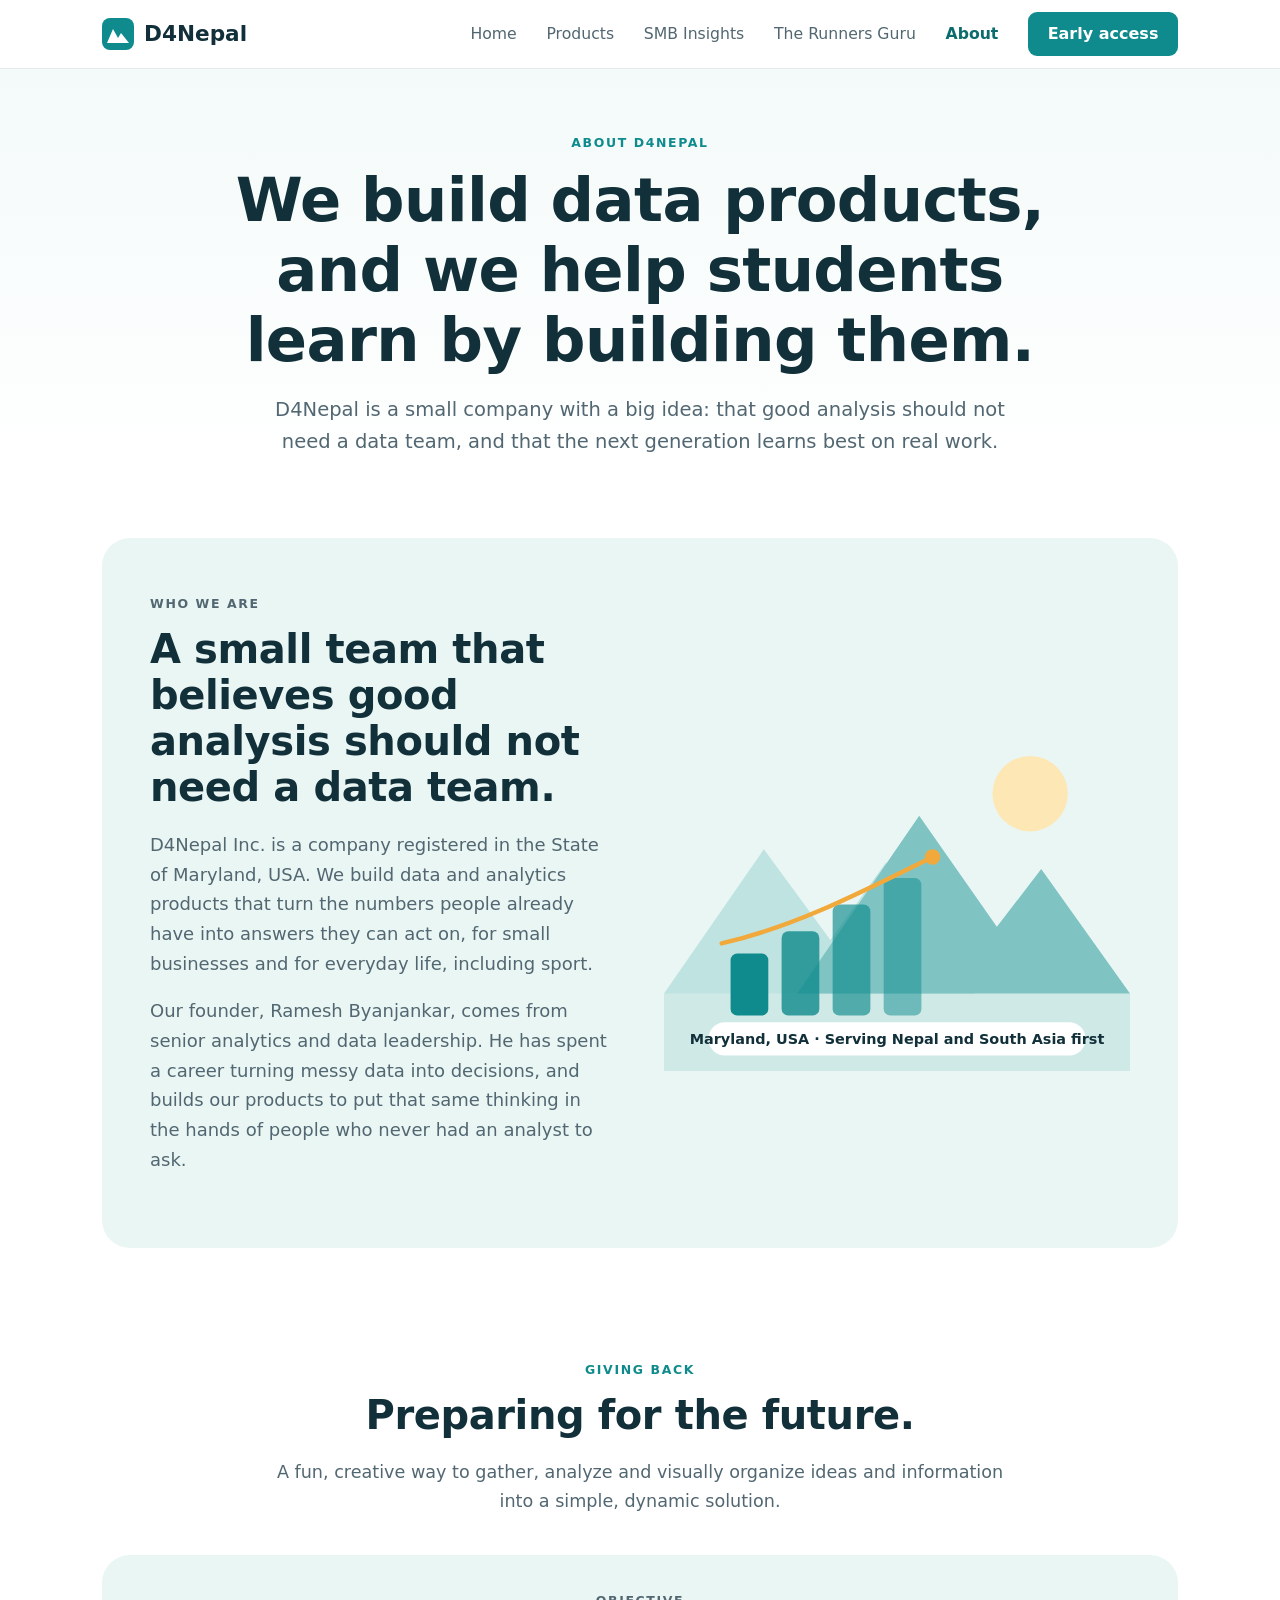
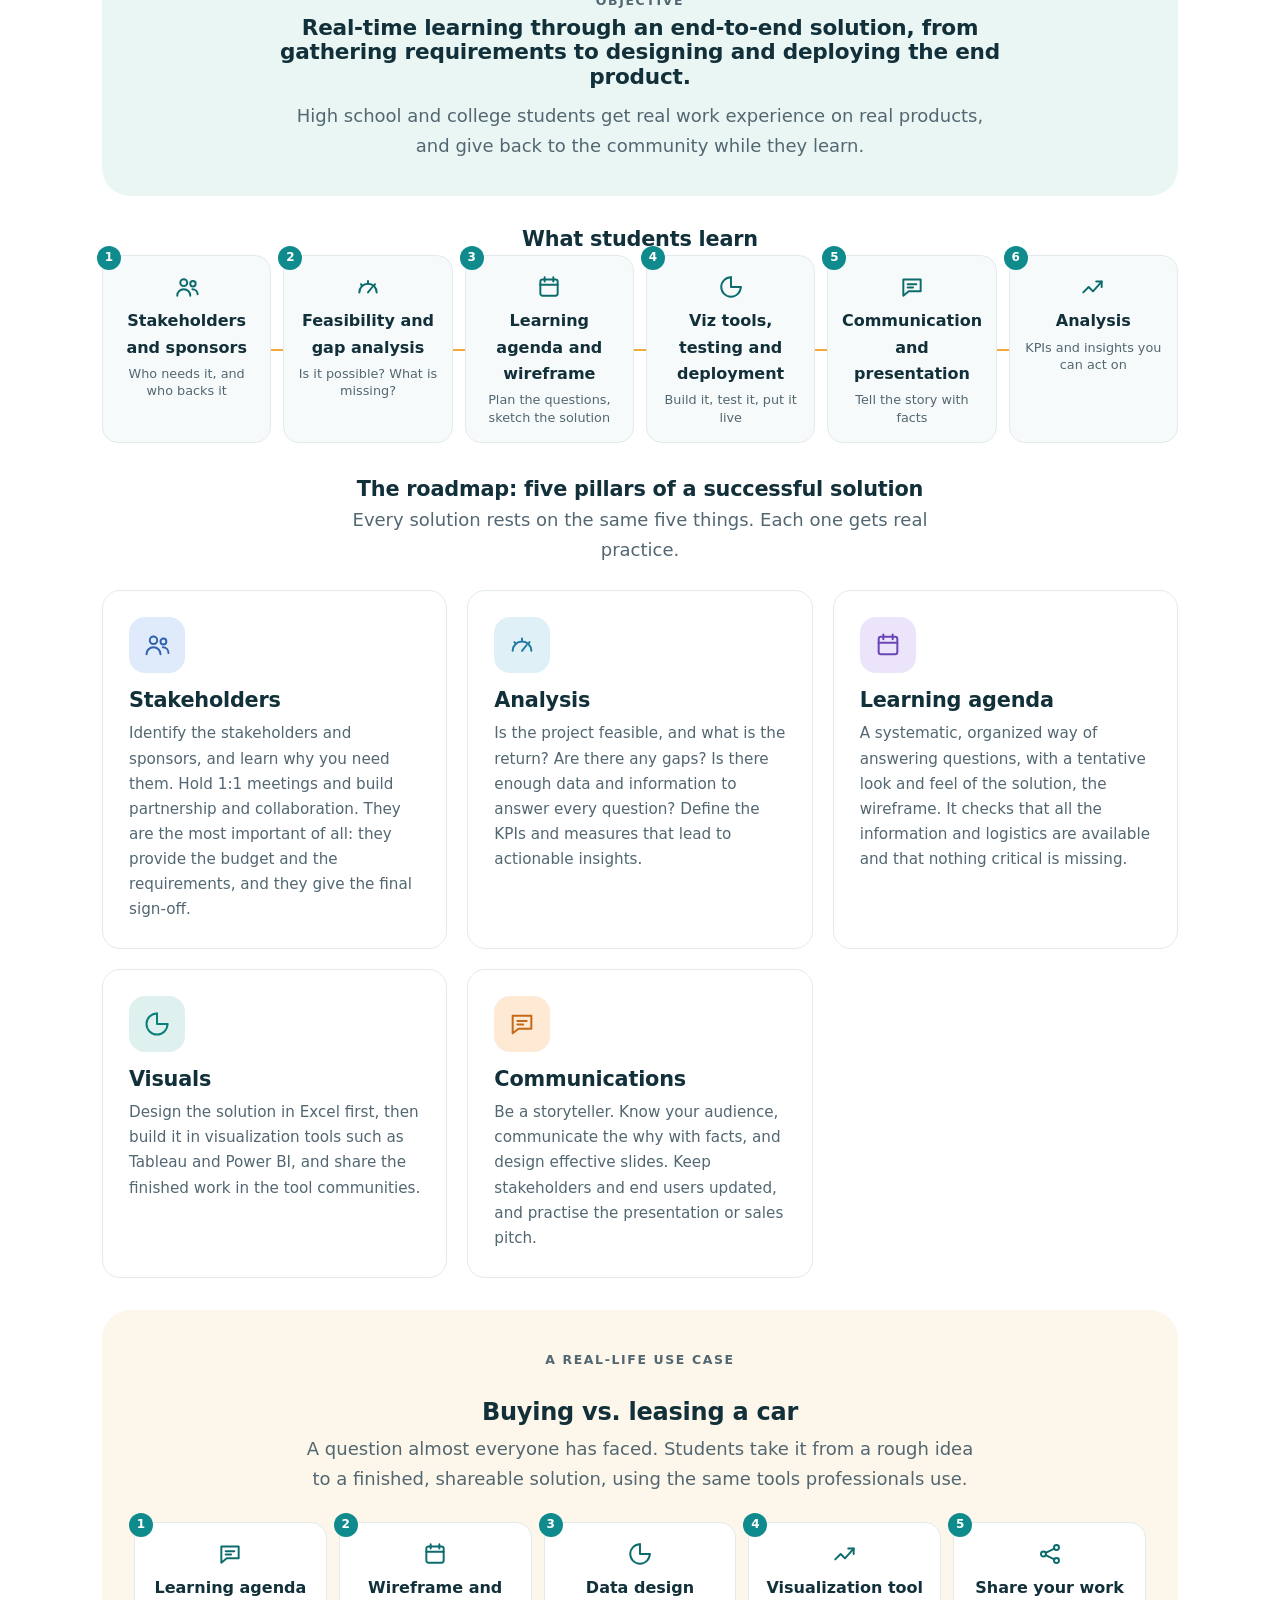
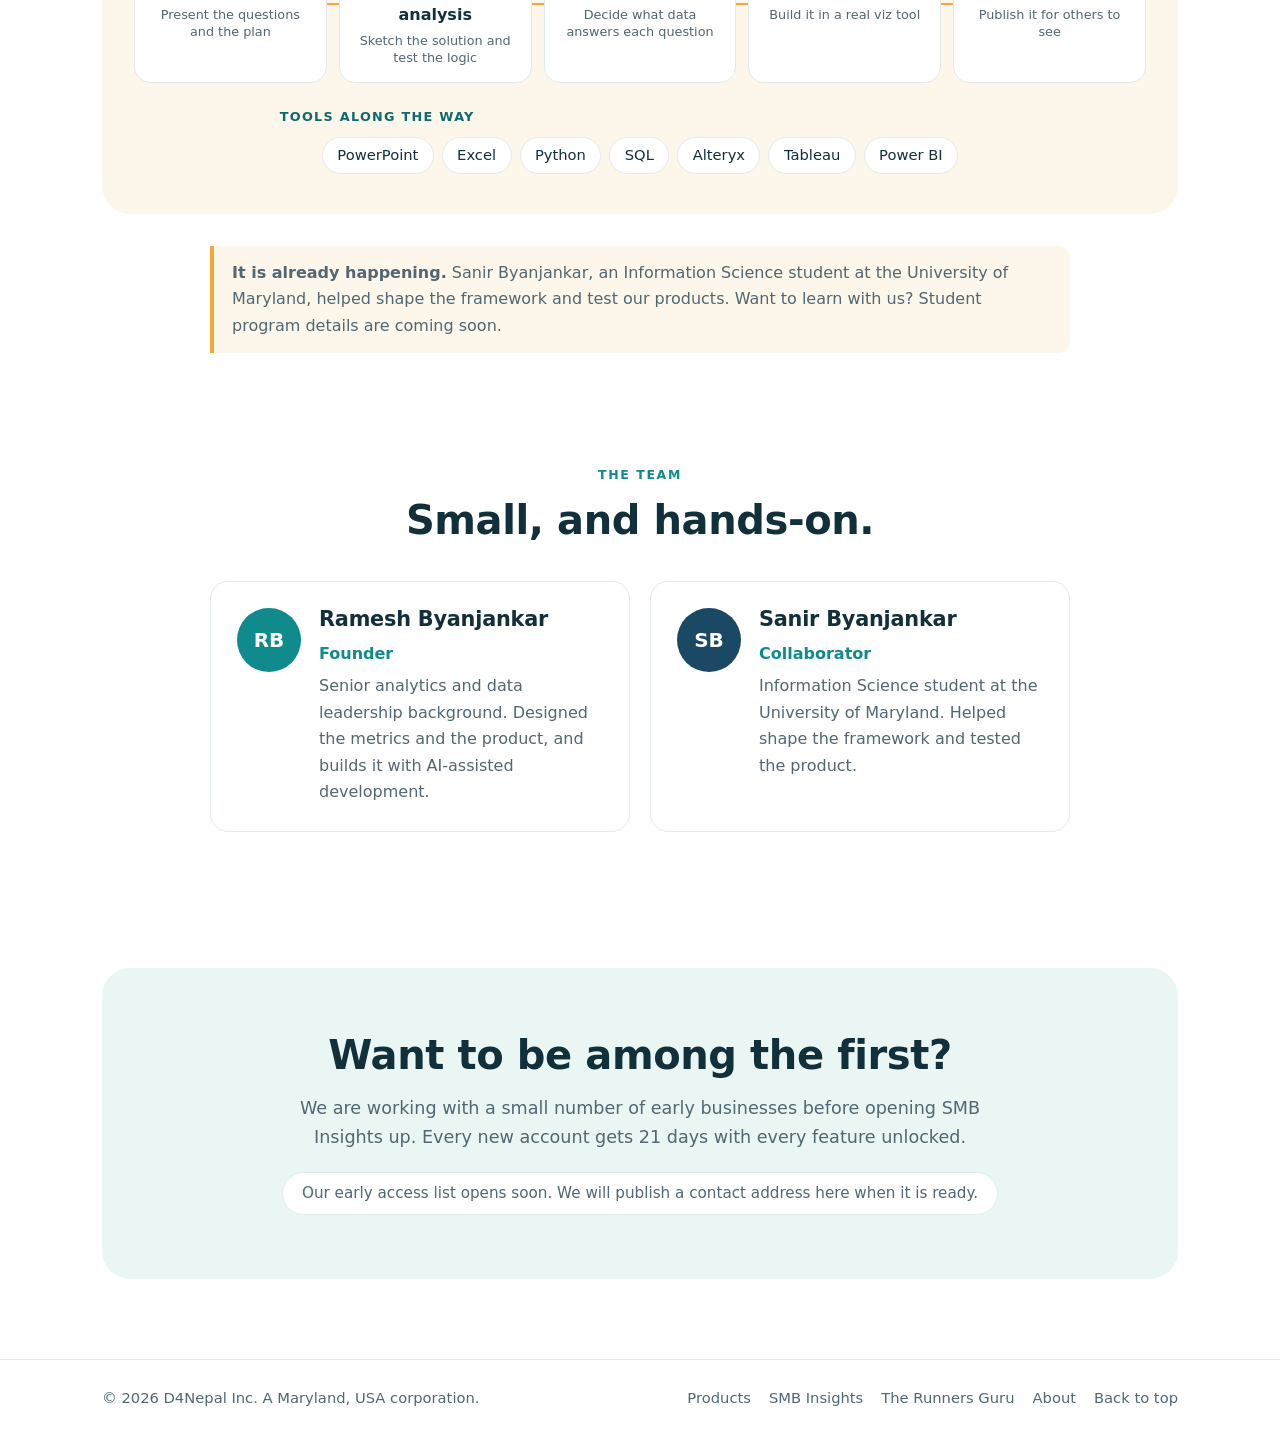
==== about.html @ be6df7c7 "Update company page" ====
<!doctype html>
<html lang="en">
<head>
  <meta charset="utf-8">
  <meta name="viewport" content="width=device-width, initial-scale=1">
  <meta name="color-scheme" content="light">
  <title>About | D4Nepal</title>
  <meta name="description" content="About D4Nepal: who we are, and Preparing for the future, our way of giving high school and college students real work experience on real products.">
  <link rel="icon" href="data:image/svg+xml,%3Csvg xmlns='http://www.w3.org/2000/svg' viewBox='0 0 32 32'%3E%3Crect width='32' height='32' rx='8' fill='%230F8B8D'/%3E%3Cpath d='M5 25 11 11l5 9 3-5 8 10z' fill='%23fff'/%3E%3C/svg%3E">
  <link rel="stylesheet" href="styles.css">
</head>
<body>

<header class="nav">
  <div class="wrap nav-inner">
    <a class="brand" href="index.html" aria-label="D4Nepal home">
      <svg viewBox="0 0 32 32" width="32" height="32" aria-hidden="true"><rect width="32" height="32" rx="8" fill="#0f8b8d"/><path d="M5 25 11 11l5 9 3-5 8 10z" fill="#fff"/></svg>
      <span>D4Nepal</span>
    </a>
    <nav aria-label="Main">
      <a href="index.html">Home</a>
      <a href="products.html">Products</a>
      <a href="smb-insights.html">SMB Insights</a>
      <a href="the-runners-guru.html">The Runners Guru</a>
      <a href="about.html" aria-current="page">About</a>
      <a class="btn btn-small" href="index.html#contact">Early access</a>
    </nav>
  </div>
</header>

<main id="top">
  <section class="phero">
    <div class="wrap center">
      <p class="eyebrow">About D4Nepal</p>
      <h1>We build data products, and we help students learn by building them.</h1>
      <p class="lead">D4Nepal is a small company with a big idea: that good analysis should not need a data team, and that the next generation learns best on real work.</p>
    </div>
  </section>

  <!-- WHO WE ARE -->
  <section id="who" class="section tight">
    <div class="wrap">
      <div class="panelbox mint split">
        <div>
          <p class="eyebrow">Who we are</p>
          <h2>A small team that believes good analysis should not need a data team.</h2>
          <p>D4Nepal Inc. is a company registered in the State of Maryland, USA. We build data and analytics products that turn the numbers people already have into answers they can act on, for small businesses and for everyday life, including sport.</p>
          <p>Our founder, Ramesh Byanjankar, comes from senior analytics and data leadership. He has spent a career turning messy data into decisions, and builds our products to put that same thinking in the hands of people who never had an analyst to ask.</p>
        </div>
        <svg class="art" viewBox="0 0 420 320" role="img" aria-label="Illustration: mountain peaks rising behind a bar chart">
          <circle cx="330" cy="70" r="34" fill="#fde7b5"/>
          <path d="M0 250 90 120l60 82 50-70 80 118z" fill="#bfe3e1"/>
          <path d="M120 250 230 90l70 100 40-52 80 112z" fill="#7fc4c3"/>
          <path d="M-10 250h440v70H-10z" fill="#0f8b8d" opacity=".12"/>
          <g>
            <rect x="60" y="214" width="34" height="56" rx="6" fill="#0f8b8d"/>
            <rect x="106" y="194" width="34" height="76" rx="6" fill="#0f8b8d" opacity=".8"/>
            <rect x="152" y="170" width="34" height="100" rx="6" fill="#0f8b8d" opacity=".65"/>
            <rect x="198" y="146" width="34" height="124" rx="6" fill="#0f8b8d" opacity=".5"/>
            <path d="M52 205c60-14 110-38 190-78" fill="none" stroke="#f2a93b" stroke-width="4" stroke-linecap="round"/>
            <circle cx="242" cy="127" r="7" fill="#f2a93b"/>
          </g>
          <rect x="40" y="276" width="340" height="30" rx="15" fill="#fff"/>
          <text x="210" y="296" font-size="13" text-anchor="middle" fill="#12303a" font-weight="700">Maryland, USA  &#183;  Serving Nepal and South Asia first</text>
        </svg>
      </div>
    </div>
  </section>

  <!-- PREPARING FOR THE FUTURE (full) -->
  <section id="learning" class="section tight">
    <div class="wrap">
      <div class="center head">
        <p class="eyebrow">Giving back</p>
        <h2>Preparing for the future.</h2>
        <p class="sub">A fun, creative way to gather, analyze and visually organize ideas and information into a simple, dynamic solution.</p>
      </div>

      <div class="panelbox mint objective">
        <p class="eyebrow">Objective</p>
        <h3>Real-time learning through an end-to-end solution, from gathering requirements to designing and deploying the end product.</h3>
        <p>High school and college students get real work experience on real products, and give back to the community while they learn.</p>
      </div>

      <h3 class="center futh">What students learn</h3>
      <ol class="steps">
          <li><span class="stepno">1</span><span class="stepic"><svg class="ic"><use href="icons.svg#i-users"/></svg></span><b>Stakeholders and sponsors</b><small>Who needs it, and who backs it</small></li>
          <li><span class="stepno">2</span><span class="stepic"><svg class="ic"><use href="icons.svg#i-gauge"/></svg></span><b>Feasibility and gap analysis</b><small>Is it possible? What is missing?</small></li>
          <li><span class="stepno">3</span><span class="stepic"><svg class="ic"><use href="icons.svg#i-calendar"/></svg></span><b>Learning agenda and wireframe</b><small>Plan the questions, sketch the solution</small></li>
          <li><span class="stepno">4</span><span class="stepic"><svg class="ic"><use href="icons.svg#i-pie"/></svg></span><b>Viz tools, testing and deployment</b><small>Build it, test it, put it live</small></li>
          <li><span class="stepno">5</span><span class="stepic"><svg class="ic"><use href="icons.svg#i-chat"/></svg></span><b>Communication and presentation</b><small>Tell the story with facts</small></li>
          <li><span class="stepno">6</span><span class="stepic"><svg class="ic"><use href="icons.svg#i-trend"/></svg></span><b>Analysis</b><small>KPIs and insights you can act on</small></li>
      </ol>

      <h3 class="center futh">The roadmap: five pillars of a successful solution</h3>
      <p class="center futp">Every solution rests on the same five things. Each one gets real practice.</p>
      <div class="cards three pillars">
        <article class="card">
          <span class="iconbox c4"><svg class="ic"><use href="icons.svg#i-users"/></svg></span>
          <h3>Stakeholders</h3>
          <p>Identify the stakeholders and sponsors, and learn why you need them. Hold 1:1 meetings and build partnership and collaboration. They are the most important of all: they provide the budget and the requirements, and they give the final sign-off.</p>
        </article>
        <article class="card">
          <span class="iconbox c8"><svg class="ic"><use href="icons.svg#i-gauge"/></svg></span>
          <h3>Analysis</h3>
          <p>Is the project feasible, and what is the return? Are there any gaps? Is there enough data and information to answer every question? Define the KPIs and measures that lead to actionable insights.</p>
        </article>
        <article class="card">
          <span class="iconbox c6"><svg class="ic"><use href="icons.svg#i-calendar"/></svg></span>
          <h3>Learning agenda</h3>
          <p>A systematic, organized way of answering questions, with a tentative look and feel of the solution, the wireframe. It checks that all the information and logistics are available and that nothing critical is missing.</p>
        </article>
        <article class="card">
          <span class="iconbox c2"><svg class="ic"><use href="icons.svg#i-pie"/></svg></span>
          <h3>Visuals</h3>
          <p>Design the solution in Excel first, then build it in visualization tools such as Tableau and Power BI, and share the finished work in the tool communities.</p>
        </article>
        <article class="card">
          <span class="iconbox c1"><svg class="ic"><use href="icons.svg#i-chat"/></svg></span>
          <h3>Communications</h3>
          <p>Be a storyteller. Know your audience, communicate the why with facts, and design effective slides. Keep stakeholders and end users updated, and practise the presentation or sales pitch.</p>
        </article>
      </div>

      <div class="panelbox sand usecase">
        <p class="eyebrow">A real-life use case</p>
        <h3>Buying vs. leasing a car</h3>
        <p>A question almost everyone has faced. Students take it from a rough idea to a finished, shareable solution, using the same tools professionals use.</p>
        <ol class="steps five">
          <li><span class="stepno">1</span><span class="stepic"><svg class="ic"><use href="icons.svg#i-chat"/></svg></span><b>Learning agenda</b><small>Present the questions and the plan</small></li>
          <li><span class="stepno">2</span><span class="stepic"><svg class="ic"><use href="icons.svg#i-calendar"/></svg></span><b>Wireframe and analysis</b><small>Sketch the solution and test the logic</small></li>
          <li><span class="stepno">3</span><span class="stepic"><svg class="ic"><use href="icons.svg#i-pie"/></svg></span><b>Data design</b><small>Decide what data answers each question</small></li>
          <li><span class="stepno">4</span><span class="stepic"><svg class="ic"><use href="icons.svg#i-trend"/></svg></span><b>Visualization tool</b><small>Build it in a real viz tool</small></li>
          <li><span class="stepno">5</span><span class="stepic"><svg class="ic"><use href="icons.svg#i-share"/></svg></span><b>Share your work</b><small>Publish it for others to see</small></li>
        </ol>
        <p class="toollabel">Tools along the way</p>
        <ul class="toolchips"><li>PowerPoint</li><li>Excel</li><li>Python</li><li>SQL</li><li>Alteryx</li><li>Tableau</li><li>Power BI</li></ul>
      </div>

      <p class="honest featnote futnote"><strong>It is already happening.</strong> Sanir Byanjankar, an Information Science student at the University of Maryland, helped shape the framework and test our products. Want to learn with us? Student program details are coming soon.</p>
    </div>
  </section>

<!-- TEAM -->
  <section id="team" class="section tight">
    <div class="wrap">
      <div class="center head">
        <p class="eyebrow">The team</p>
        <h2>Small, and hands-on.</h2>
      </div>
      <div class="cards two">
        <article class="card person">
          <div class="avatar">RB</div>
          <div>
            <h3>Ramesh Byanjankar</h3>
            <p class="role">Founder</p>
            <p>Senior analytics and data leadership background. Designed the metrics and the product, and builds it with AI-assisted development.</p>
          </div>
        </article>
        <article class="card person">
          <div class="avatar blue">SB</div>
          <div>
            <h3>Sanir Byanjankar</h3>
            <p class="role">Collaborator</p>
            <p>Information Science student at the University of Maryland. Helped shape the framework and tested the product.</p>
          </div>
        </article>
      </div>
    </div>
  </section>

<!-- EARLY ACCESS -->
  <section id="contact" class="section">
    <div class="wrap">
      <div class="panelbox mint center cta-panel">
        <h2>Want to be among the first?</h2>
        <p class="sub">We are working with a small number of early businesses before opening SMB Insights up. Every new account gets 21 days with every feature unlocked.</p>
        <p class="soon">Our early access list opens soon. We will publish a contact address here when it is ready.</p>
      </div>
    </div>
  </section>

</main>

<footer class="footer">
  <div class="wrap footer-inner">
    <span>&copy; 2026 D4Nepal Inc. A Maryland, USA corporation.</span>
    <span class="flinks"><a href="products.html">Products</a> <a href="smb-insights.html">SMB Insights</a> <a href="the-runners-guru.html">The Runners Guru</a> <a href="about.html">About</a> <a href="#top">Back to top</a></span>
  </div>
</footer>

</body>
</html>
---- styles.css ----
/* D4Nepal company page: light, airy, graphic. System fonts only: no external requests
   (the privacy policy says there are no trackers or external fonts). */
:root {
  --ink: #12303a;
  --muted: #526771;
  --teal: #0f8b8d;
  --teal-dark: #0b6b6d;
  --amber: #f2a93b;
  --bg: #ffffff;
  --soft: #f7fafa;
  --mint: #eaf6f4;
  --sand: #fdf6ea;
  --line: #e3eaec;
  --radius: 18px;
  --sans: "Segoe UI", Calibri, system-ui, -apple-system, Roboto, "Helvetica Neue", Arial, sans-serif;
}
* { box-sizing: border-box; }
html { scroll-behavior: smooth; scroll-padding-top: 80px; color-scheme: light; }
body { margin: 0; font: 18px/1.65 var(--sans); color: var(--ink); background: var(--bg); -webkit-font-smoothing: antialiased; }
.wrap { max-width: 1120px; margin: 0 auto; padding: 0 22px; }
.center { text-align: center; }
a { color: var(--teal-dark); }
h1, h2, h3, h4 { margin: 0 0 .5em; line-height: 1.15; letter-spacing: -.01em; }
h1 { font-size: clamp(2.3rem, 5.4vw, 3.8rem); font-weight: 700; }
h2 { font-size: clamp(1.7rem, 3.2vw, 2.5rem); font-weight: 700; }
h3 { font-size: 1.3rem; font-weight: 650; }
p { margin: 0 0 1em; }
.ic { width: 1em; height: 1em; fill: none; stroke: currentColor; stroke-width: 1.8; stroke-linecap: round; stroke-linejoin: round; }

/* nav */
.nav { position: sticky; top: 0; z-index: 10; background: rgba(255,255,255,.92); backdrop-filter: blur(10px); border-bottom: 1px solid var(--line); }
.nav-inner { display: flex; align-items: center; justify-content: space-between; height: 68px; }
.brand { display: flex; align-items: center; gap: 10px; font-weight: 700; font-size: 1.35rem; color: var(--ink); text-decoration: none; }
nav a { margin-left: 24px; color: var(--muted); text-decoration: none; font-size: .98rem; }
nav a:hover { color: var(--teal); }
.btn { display: inline-block; padding: .85rem 1.6rem; border-radius: 10px; font-weight: 700; text-decoration: none; border: 2px solid transparent; font-size: 1rem; transition: transform .12s, box-shadow .12s, background .12s; }
.btn:hover { transform: translateY(-1px); }
.btn-small { padding: .45rem 1.1rem; margin-left: 24px; background: var(--teal); color: #fff; border-radius: 9px; }
.btn-small:hover { background: var(--teal-dark); color: #fff; }
.btn-primary { background: var(--teal); color: #fff; box-shadow: 0 6px 16px rgba(15,139,141,.28); }
.btn-primary:hover { background: var(--teal-dark); }
.btn-outline { border-color: var(--line); color: var(--ink); background: #fff; }
.btn-outline:hover { border-color: var(--teal); color: var(--teal-dark); }
nav a[aria-current="page"] { color: var(--teal-dark); font-weight: 700; }
@media (max-width: 880px) {
  /* keep every link reachable on phones: the menu drops to its own scrollable row */
  html { scroll-padding-top: 120px; }
  .nav-inner { height: auto; flex-wrap: wrap; position: relative; padding-top: 10px; padding-bottom: 8px; }
  nav { width: 100%; display: flex; align-items: center; gap: 11px; overflow-x: auto; white-space: nowrap; padding: 6px 0 4px; scrollbar-width: none; }
  nav::-webkit-scrollbar { display: none; }
  nav a { margin-left: 0; font-size: .86rem; flex: none; }
  nav a[href="about.html"] { display: none; }   /* reachable from the footer on phones */
  /* the call-to-action button sits on the logo row so it is never scrolled out of sight */
  .btn-small { position: absolute; top: 12px; right: 22px; margin-left: 0; }
}

/* hero */
.hero { padding: 64px 0 28px; background: linear-gradient(180deg, #f3faf9 0%, #ffffff 78%); overflow: hidden; }
.pill { display: inline-flex; align-items: center; gap: 8px; background: #fff; border: 1px solid var(--line); border-radius: 999px; padding: .35rem 1rem; font-size: .9rem; font-weight: 600; color: var(--muted); box-shadow: 0 2px 8px rgba(18,48,58,.05); }
.pill .dot { width: 8px; height: 8px; border-radius: 50%; background: #2fb36b; }
.hero h1 { max-width: 15em; margin: 1.1rem auto .5em; }
.hl { white-space: nowrap; color: var(--teal); background: linear-gradient(transparent 82%, rgba(242,169,59,.45) 82%); }
.lead { font-size: 1.22rem; color: var(--muted); max-width: 38em; margin: 0 auto 1.6rem; }
.cta { display: flex; gap: 14px; justify-content: center; flex-wrap: wrap; }
.ticks { list-style: none; display: flex; justify-content: center; gap: 22px; flex-wrap: wrap; padding: 0; margin: 1.6rem 0 0; color: var(--muted); font-size: .98rem; }
.ticks li { display: flex; align-items: center; gap: 6px; }
.ticks .ic { color: #2fb36b; stroke-width: 2.4; }

/* product mock */
.stage { margin: 46px 0 0; }
.window { background: #fff; border: 1px solid var(--line); border-radius: 20px; box-shadow: 0 30px 70px rgba(18,48,58,.14); overflow: hidden; max-width: 980px; margin: 0 auto; }
.window-bar { display: flex; align-items: center; gap: 7px; padding: 12px 16px; background: #f4f7f8; border-bottom: 1px solid var(--line); }
.window-bar i { width: 11px; height: 11px; border-radius: 50%; background: #d8e0e2; }
.window-bar i:nth-child(1) { background: #f4a6a0; } .window-bar i:nth-child(2) { background: #f6d58c; } .window-bar i:nth-child(3) { background: #a8dcb4; }
.window-bar span { margin-left: 10px; font-size: .85rem; color: var(--muted); font-weight: 600; }
.window-body { padding: 20px; }
.kpis { display: grid; grid-template-columns: repeat(4, 1fr); gap: 12px; margin-bottom: 14px; }
.kpi { background: var(--soft); border: 1px solid var(--line); border-radius: 12px; padding: 12px 14px; text-align: left; }
.kpi span { display: block; font-size: .74rem; color: var(--muted); }
.kpi strong { display: block; font-size: 1.28rem; line-height: 1.3; }
.kpi em { font-style: normal; font-size: .72rem; color: #8a9aa1; }
.panels { display: grid; grid-template-columns: 1.3fr 1fr 1.2fr; gap: 12px; }
.panel { border: 1px solid var(--line); border-radius: 12px; padding: 14px; text-align: left; background: #fff; }
.panel h4 { font-size: .85rem; margin: 0 0 10px; color: var(--ink); }
.hbars { display: grid; gap: 7px; }
.hbars div { display: grid; grid-template-columns: 78px 1fr 28px; align-items: center; gap: 8px; font-size: .72rem; color: var(--muted); }
.hbars b { font-weight: 600; white-space: nowrap; overflow: hidden; text-overflow: ellipsis; }
.hbars i { display: block; height: 10px; border-radius: 5px; background: linear-gradient(90deg, var(--teal) var(--w), #eaf1f2 var(--w)); }
.hbars u { text-decoration: none; text-align: right; }
.mini { width: 100%; height: auto; display: block; }
.chatp { background: var(--soft); }
.bubble { font-size: .8rem; line-height: 1.4; padding: 8px 12px; margin: 0 0 8px; border-radius: 14px; }
.bubble.q { background: #12404b; color: #fff; margin-left: auto; width: fit-content; max-width: 92%; border-bottom-right-radius: 4px; }
.bubble.a { background: #fff; border: 1px solid var(--line); border-bottom-left-radius: 4px; max-width: 96%; }
.stage figcaption { margin-top: 14px; font-size: .8rem; color: #8a9aa1; text-align: center; }
@media (max-width: 860px) {
  .kpis { grid-template-columns: repeat(2, 1fr); }
  .panels { grid-template-columns: 1fr; }
}

/* sections */
.section { padding: 80px 0; }
.section.tight { padding: 56px 0; }
.head { max-width: 760px; margin: 0 auto 2.4rem; }
.eyebrow { text-transform: uppercase; letter-spacing: .13em; font-size: .78rem; font-weight: 700; color: var(--teal); margin-bottom: .7rem; }
.sub { color: var(--muted); font-size: 1.1rem; }
.panelbox { border-radius: 28px; padding: 56px 48px; }
.panelbox.mint { background: var(--mint); }
.panelbox.sand { background: var(--sand); }
.split { display: grid; grid-template-columns: 1fr 1fr; gap: 48px; align-items: center; }
.split p { color: var(--muted); }
.art { width: 100%; height: auto; display: block; }
@media (max-width: 860px) { .split { grid-template-columns: 1fr; gap: 28px; } .panelbox { padding: 36px 24px; } .section { padding: 56px 0; } }

/* feature rows */
.row { display: grid; grid-template-columns: 1fr 1.05fr; gap: 56px; align-items: center; margin: 56px 0; }
.row.flip .copy { order: 2; }
.row .art { filter: drop-shadow(0 18px 30px rgba(18,48,58,.10)); }
.step { width: 38px; height: 38px; border-radius: 50%; background: var(--teal); color: #fff; font-weight: 700; display: grid; place-items: center; margin: 0 0 14px; }
.copy p { color: var(--muted); }
.copy p.step { color: #fff; }
.list { list-style: none; padding: 0; margin: 1.2rem 0 0; display: grid; gap: 8px; }
.list li { display: flex; align-items: center; gap: 10px; font-size: 1rem; }
.list .ic { flex: none; color: #2fb36b; stroke-width: 2.4; font-size: 1.15rem; }
@media (max-width: 860px) { .row { grid-template-columns: 1fr; gap: 24px; margin: 40px 0; } .row.flip .copy { order: 0; } }

/* icon grid */
.icongrid { list-style: none; padding: 0; margin: 0 0 1.8rem; display: grid; grid-template-columns: repeat(3, 1fr); gap: 18px; }
.icongrid li { background: var(--soft); border: 1px solid var(--line); border-radius: var(--radius); padding: 22px; display: grid; grid-template-columns: 56px 1fr; column-gap: 16px; align-items: center; transition: box-shadow .15s, transform .15s; }
.icongrid li:hover { box-shadow: 0 12px 28px rgba(18,48,58,.08); transform: translateY(-2px); }
.icongrid .iconbox { grid-row: span 2; }
.icongrid b { font-size: 1.05rem; line-height: 1.25; align-self: end; }
.icongrid small { color: var(--muted); font-size: .9rem; line-height: 1.35; align-self: start; }
@media (max-width: 900px) { .icongrid { grid-template-columns: repeat(2, 1fr); } }
@media (max-width: 560px) { .icongrid { grid-template-columns: 1fr; } }
.iconbox { width: 56px; height: 56px; border-radius: 16px; display: grid; place-items: center; font-size: 28px; }
.iconbox .ic { stroke-width: 1.7; }
.c1 { background: #fde9d4; color: #c4691a; } .c2 { background: #dff1ee; color: #0b7f7a; } .c3 { background: #f7e1ee; color: #a4337c; }
.c4 { background: #dfeafa; color: #2f62ad; } .c5 { background: #e4f4df; color: #3c8a2c; } .c6 { background: #ece4fa; color: #6a45b5; }
.c7 { background: #fbe6e1; color: #bd4a33; } .c8 { background: #e0f0f7; color: #1f7aa0; } .c9 { background: #f5edd6; color: #8d6a14; }
.honest { max-width: 760px; margin: 0 auto; background: var(--sand); border-left: 4px solid var(--amber); padding: 14px 18px; border-radius: 0 12px 12px 0; color: var(--muted); font-size: 1rem; }

/* cards */
.cards { display: grid; gap: 20px; }
.cards.three { grid-template-columns: repeat(3, 1fr); }
.cards.two { grid-template-columns: repeat(2, 1fr); max-width: 860px; margin: 0 auto; }
@media (max-width: 860px) { .cards.three, .cards.two { grid-template-columns: 1fr; } }
.card { background: #fff; border: 1px solid var(--line); border-radius: var(--radius); padding: 26px; }
.panelbox .card { border-color: transparent; box-shadow: 0 8px 22px rgba(18,48,58,.06); }
.card h3 { margin: 16px 0 .4em; }
.card p { color: var(--muted); margin: 0; font-size: 1rem; }
.person { display: flex; gap: 18px; align-items: flex-start; }
.person h3 { margin-top: 0; }
.avatar { flex: none; width: 64px; height: 64px; border-radius: 50%; background: var(--teal); color: #fff; font-weight: 700; font-size: 1.25rem; display: grid; place-items: center; }
.avatar.blue { background: #1b4965; }
.role { color: var(--teal) !important; font-weight: 700; margin-bottom: .4em !important; }

/* features */
.fgroup { margin: 0 0 56px; }
.fhead { display: flex; align-items: center; flex-wrap: wrap; gap: 6px 14px; margin: 0 0 20px; padding-bottom: 14px; border-bottom: 1px solid var(--line); }
.fhead h3 { margin: 0; font-size: 1.45rem; }
.fhead p { margin: 0; color: var(--muted); font-size: 1rem; flex-basis: 100%; }
.plan { font-size: .78rem; font-weight: 700; letter-spacing: .08em; text-transform: uppercase; padding: .3rem .8rem; border-radius: 999px; }
.p-basic { background: #e4f4df; color: #2f7a20; }
.p-medium { background: #dfeafa; color: #2457a3; }
.p-advance { background: #ece4fa; color: #5a3aa6; }
.fcards { display: grid; grid-template-columns: repeat(3, 1fr); gap: 18px; }
@media (max-width: 960px) { .fcards { grid-template-columns: repeat(2, 1fr); } }
@media (max-width: 620px) { .fcards { grid-template-columns: 1fr; } }
.feat { display: flex; flex-direction: column; padding: 24px; transition: box-shadow .15s, transform .15s; }
.feat:hover { box-shadow: 0 14px 30px rgba(18,48,58,.09); transform: translateY(-2px); }
.feat h3 { margin: 14px 0 .5em; font-size: 1.18rem; }
.feat p { font-size: .96rem; line-height: 1.55; }
.feat .mean { color: var(--muted); margin-bottom: .8em; }
.feat .does { color: var(--ink); }
.feat b { font-weight: 700; }
.feat .mean b { color: var(--teal-dark); }
.feat .does b { color: var(--ink); }
.featnote { max-width: 860px; }

.cta-panel { padding: 64px 32px; }
.cta-panel h2 { margin-bottom: .4em; }
.cta-panel .sub { max-width: 40em; margin: 0 auto 1.2rem; }
.soon { display: inline-block; background: #fff; border: 1px solid var(--line); border-radius: 999px; padding: .5rem 1.2rem; color: var(--muted); font-size: .95rem; margin: 0; }

.footer { border-top: 1px solid var(--line); padding: 26px 0; font-size: .92rem; color: var(--muted); }
.footer-inner { display: flex; justify-content: space-between; flex-wrap: wrap; gap: 10px; }

/* ---------- multi-page additions ---------- */
.step .ic { font-size: 20px; stroke-width: 2; }
.figcap { margin: 14px 0 0; font-size: .8rem; color: #8a9aa1; text-align: center; }

/* home: two product windows side by side */
.duo { display: grid; grid-template-columns: 1fr 1fr; gap: 18px; max-width: 980px; margin: 46px auto 0; }
.duo .window { margin: 0; max-width: none; }
.kpis.two { grid-template-columns: repeat(2, 1fr); }
@media (max-width: 860px) { .duo { grid-template-columns: 1fr; } }
.panels.two { grid-template-columns: 1.1fr 1fr; }
@media (max-width: 860px) { .panels.two { grid-template-columns: 1fr; } }

/* home: the two worlds */
.worlds { display: grid; grid-template-columns: 1fr 1fr; gap: 22px; }
@media (max-width: 860px) { .worlds { grid-template-columns: 1fr; } }
.world { border-radius: 24px; padding: 36px; border: 1px solid var(--line); }
.world h3 { font-size: 1.7rem; margin: .1em 0 .4em; }
.world p { color: var(--muted); }
.w-business { background: var(--mint); }
.w-life { background: var(--sand); }
.world .iconbox { margin-bottom: 14px; background: #fff; }
.wtag { text-transform: uppercase; letter-spacing: .12em; font-size: .75rem; font-weight: 700; color: var(--teal-dark); margin: 0 0 .3rem; }
.world .btn { margin-top: .4rem; }
.more { text-align: center; margin: 28px 0 0; color: var(--muted); }
.more .ic { color: var(--teal); vertical-align: -2px; }

/* products page */
.phero { padding: 64px 0 24px; background: linear-gradient(180deg, #f3faf9 0%, #ffffff 100%); }
.phero h1 { margin: .2em auto .3em; max-width: 14em; }
.phero .lead { margin-bottom: 0; }
.pcards { display: grid; grid-template-columns: repeat(3, 1fr); gap: 22px; }
@media (max-width: 1000px) { .pcards { grid-template-columns: 1fr; max-width: 640px; margin: 0 auto; } }
.pcard { background: #fff; border: 1px solid var(--line); border-radius: 22px; padding: 30px; display: flex; flex-direction: column; transition: box-shadow .15s, transform .15s; }
.pcard:hover { box-shadow: 0 16px 34px rgba(18,48,58,.09); transform: translateY(-2px); }
.pcard h2 { font-size: 1.7rem; margin: 0 0 .15em; }
.pcard p { color: var(--muted); font-size: 1rem; }
.pcard .ptag { color: var(--ink); font-weight: 650; margin-bottom: .6em; }
.pcard .list { margin: .6rem 0 1.4rem; }
.pcard .btn { margin-top: auto; align-self: flex-start; }
.pcard.soon { background: var(--soft); border-style: dashed; }
.ptop { display: flex; align-items: center; justify-content: space-between; margin-bottom: 16px; }
.badge { font-size: .74rem; font-weight: 700; letter-spacing: .06em; text-transform: uppercase; padding: .3rem .75rem; border-radius: 999px; }
.b-test { background: #dfeafa; color: #2457a3; }
.b-dev { background: #fdf0d6; color: #8a5a0a; }
.b-soon { background: #eceff0; color: #526771; }
.b-live { background: #e4f4df; color: #2f7a20; }

/* TheRunnersGuru page */
.hero-run { background: linear-gradient(180deg, #fdf8ee 0%, #ffffff 80%); }
.dot-amber { background: var(--amber) !important; }
table.plantable { width: 100%; border-collapse: collapse; font-size: .8rem; text-align: left; }
table.plantable th { font-weight: 600; color: var(--muted); font-size: .72rem; padding: 4px 6px 8px; border-bottom: 1px solid var(--line); }
table.plantable td { padding: 8px 6px; border-bottom: 1px solid #eef2f3; }
table.plantable td.ok { color: #1d7a3d; font-weight: 700; }
.wx { margin: 12px 0 0; font-size: .8rem; color: var(--muted); display: flex; align-items: center; gap: 6px; }
.wx .ic { color: var(--teal); font-size: 1.1rem; }
.mini { width: 100%; height: auto; display: block; }
.band { background: var(--teal); color: #fff; padding: 44px 0; margin-top: 40px; }
.cta-panel .btn { margin-top: .4rem; }

.flinks { display: flex; gap: 18px; flex-wrap: wrap; }
.flinks a { color: var(--muted); text-decoration: none; }
.flinks a:hover { color: var(--teal-dark); }
.band .btn-primary { background: var(--amber); color: #0b2530; box-shadow: none; }
.band .btn-primary:hover { background: #f5b955; }

/* biometric fueling project */
.lead-sm { font-size: 1.15rem; font-weight: 650; color: var(--ink) !important; margin-bottom: .6em; }
.tight-top { margin-top: 2.2rem; }
.safety-h { margin: 2.2rem 0 .6rem; }
.safety { margin: 0 0 1.4rem; }
.fuel-status { color: var(--muted); }
.fuel-note { background: #fff; border-left: 4px solid var(--amber); border-radius: 0 12px 12px 0; padding: 12px 16px; margin: 1rem 0 0; color: var(--ink); }

/* preparing for the future (About) */
.futh { margin: 1.4rem 0 .2rem; }
.futp { color: var(--muted); margin: 0 auto 1.6rem; max-width: 36em; }
.steps { list-style: none; padding: 0; margin: 0 0 2.2rem; display: grid; grid-template-columns: repeat(6, 1fr); gap: 12px; counter-reset: s; }
.steps li { position: relative; background: var(--soft); border: 1px solid var(--line); border-radius: 16px; padding: 18px 12px 16px; text-align: center; display: flex; flex-direction: column; align-items: center; gap: 4px; }
.steps li:not(:last-child)::after { content: ""; position: absolute; right: -13px; top: 50%; width: 12px; height: 2px; background: var(--amber); }
.stepno { position: absolute; top: -10px; left: -6px; width: 24px; height: 24px; border-radius: 50%; background: var(--teal); color: #fff; font-size: .75rem; font-weight: 700; display: grid; place-items: center; }
.stepic { color: var(--teal-dark); font-size: 26px; line-height: 1; }
.steps b { font-size: 1rem; }
.steps small { color: var(--muted); font-size: .8rem; line-height: 1.35; }
@media (max-width: 900px) { .steps { grid-template-columns: repeat(3, 1fr); } .steps li:nth-child(3n)::after { display: none; } }
@media (max-width: 560px) { .steps { grid-template-columns: repeat(2, 1fr); } .steps li::after { display: none; } }
.futcards { margin-bottom: 1.6rem; }
.futnote { max-width: 860px; }

/* about page + learning program */
.futcta { margin: 0 0 1.6rem; }
.objective { text-align: center; margin: 0 auto 2rem; padding: 36px 32px; }
.objective h3 { font-size: 1.35rem; margin: .2em auto .5em; max-width: 34em; }
.objective p { color: var(--muted); max-width: 40em; margin: 0 auto; }
.pillars { margin-bottom: 2rem; }
.pillars .card p { font-size: .95rem; }
.usecase { text-align: center; padding: 40px 32px; margin-bottom: 2rem; }
.usecase h3 { font-size: 1.5rem; margin: .1em 0 .3em; }
.usecase > p { color: var(--muted); max-width: 38em; margin: 0 auto 1.8rem; }
.usecase .steps { margin-bottom: 1.4rem; }
.steps.five { grid-template-columns: repeat(5, 1fr); }
@media (max-width: 900px) { .steps.five { grid-template-columns: repeat(3, 1fr); } .steps.five li:nth-child(3n)::after { display: none; } }
@media (max-width: 560px) { .steps.five { grid-template-columns: repeat(2, 1fr); } .steps.five li::after { display: none; } }
.usecase .steps li { background: #fff; }
.toollabel { font-size: .8rem; font-weight: 700; letter-spacing: .1em; text-transform: uppercase; color: var(--teal-dark) !important; margin: 0 0 .6rem !important; }
.toolchips { list-style: none; padding: 0; margin: 0; display: flex; flex-wrap: wrap; gap: 8px; justify-content: center; }
.toolchips li { background: #fff; border: 1px solid var(--line); border-radius: 999px; padding: .35rem .9rem; font-size: .92rem; }
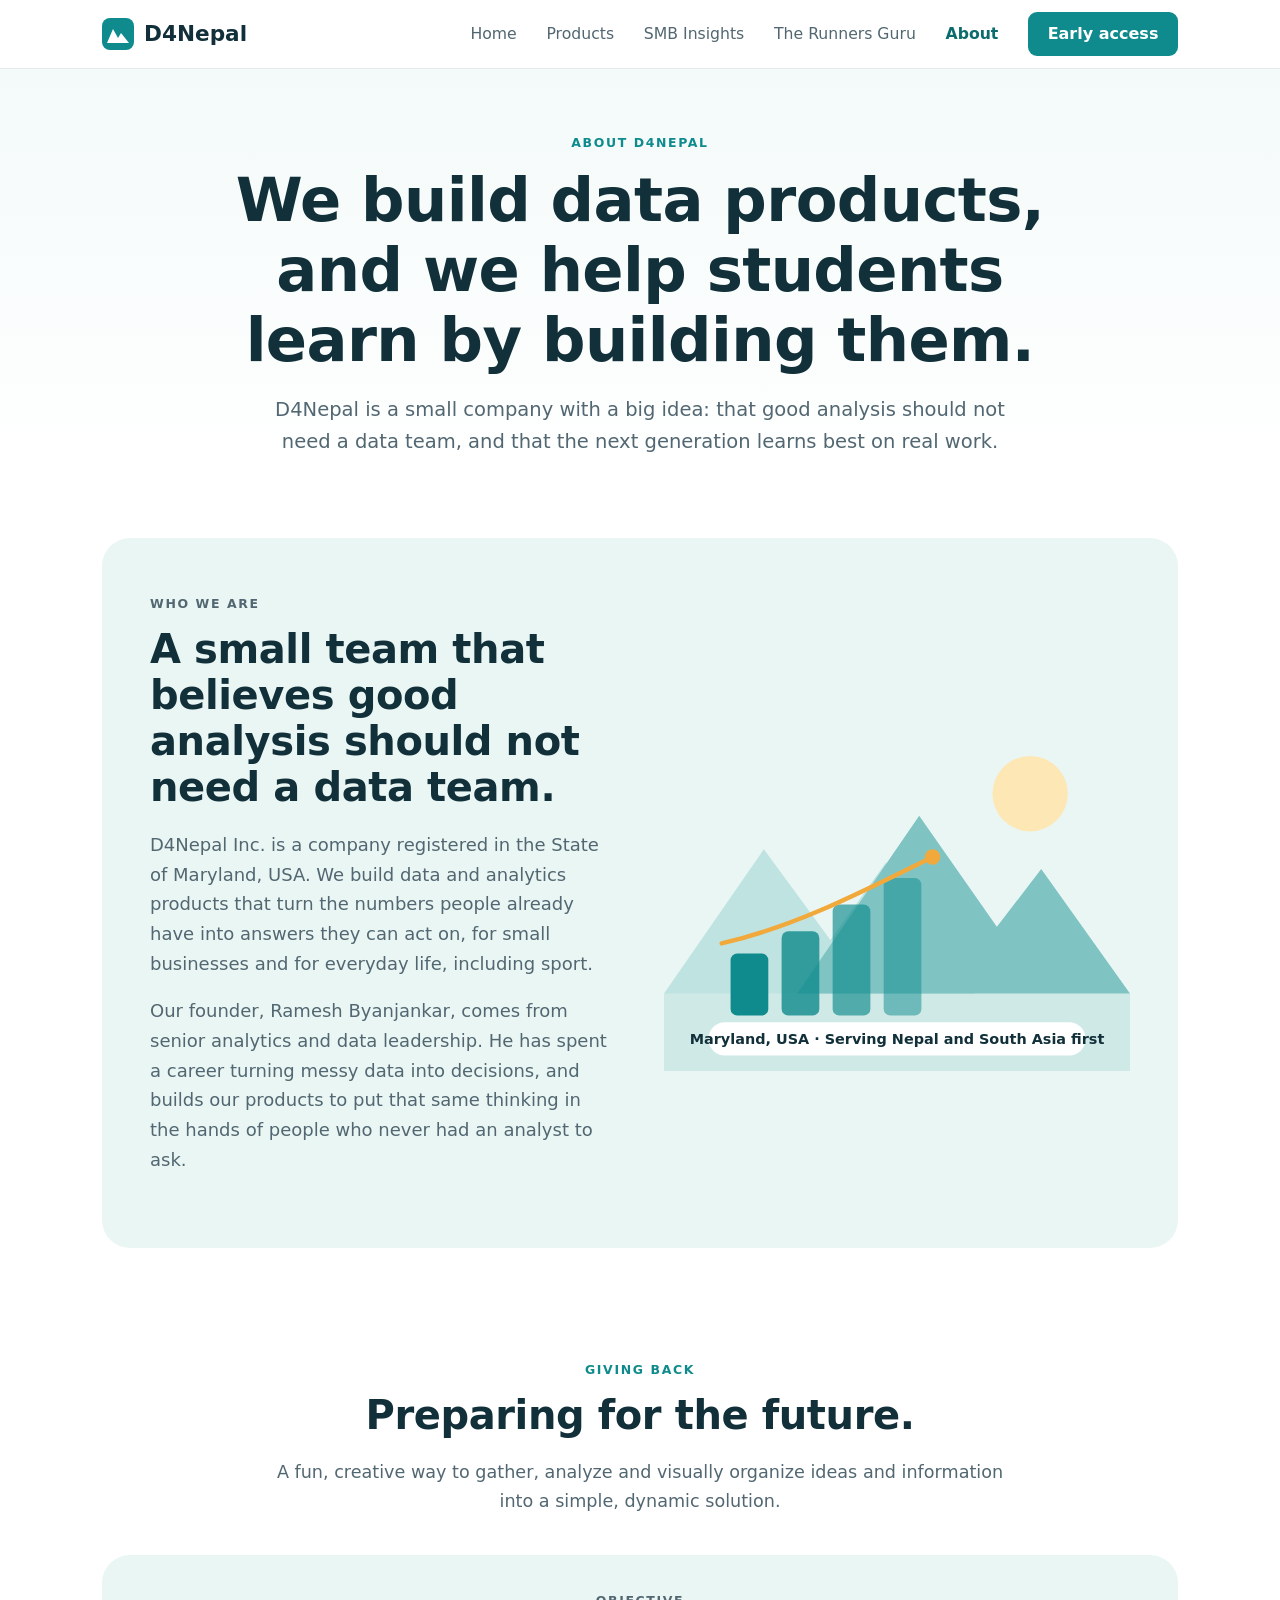
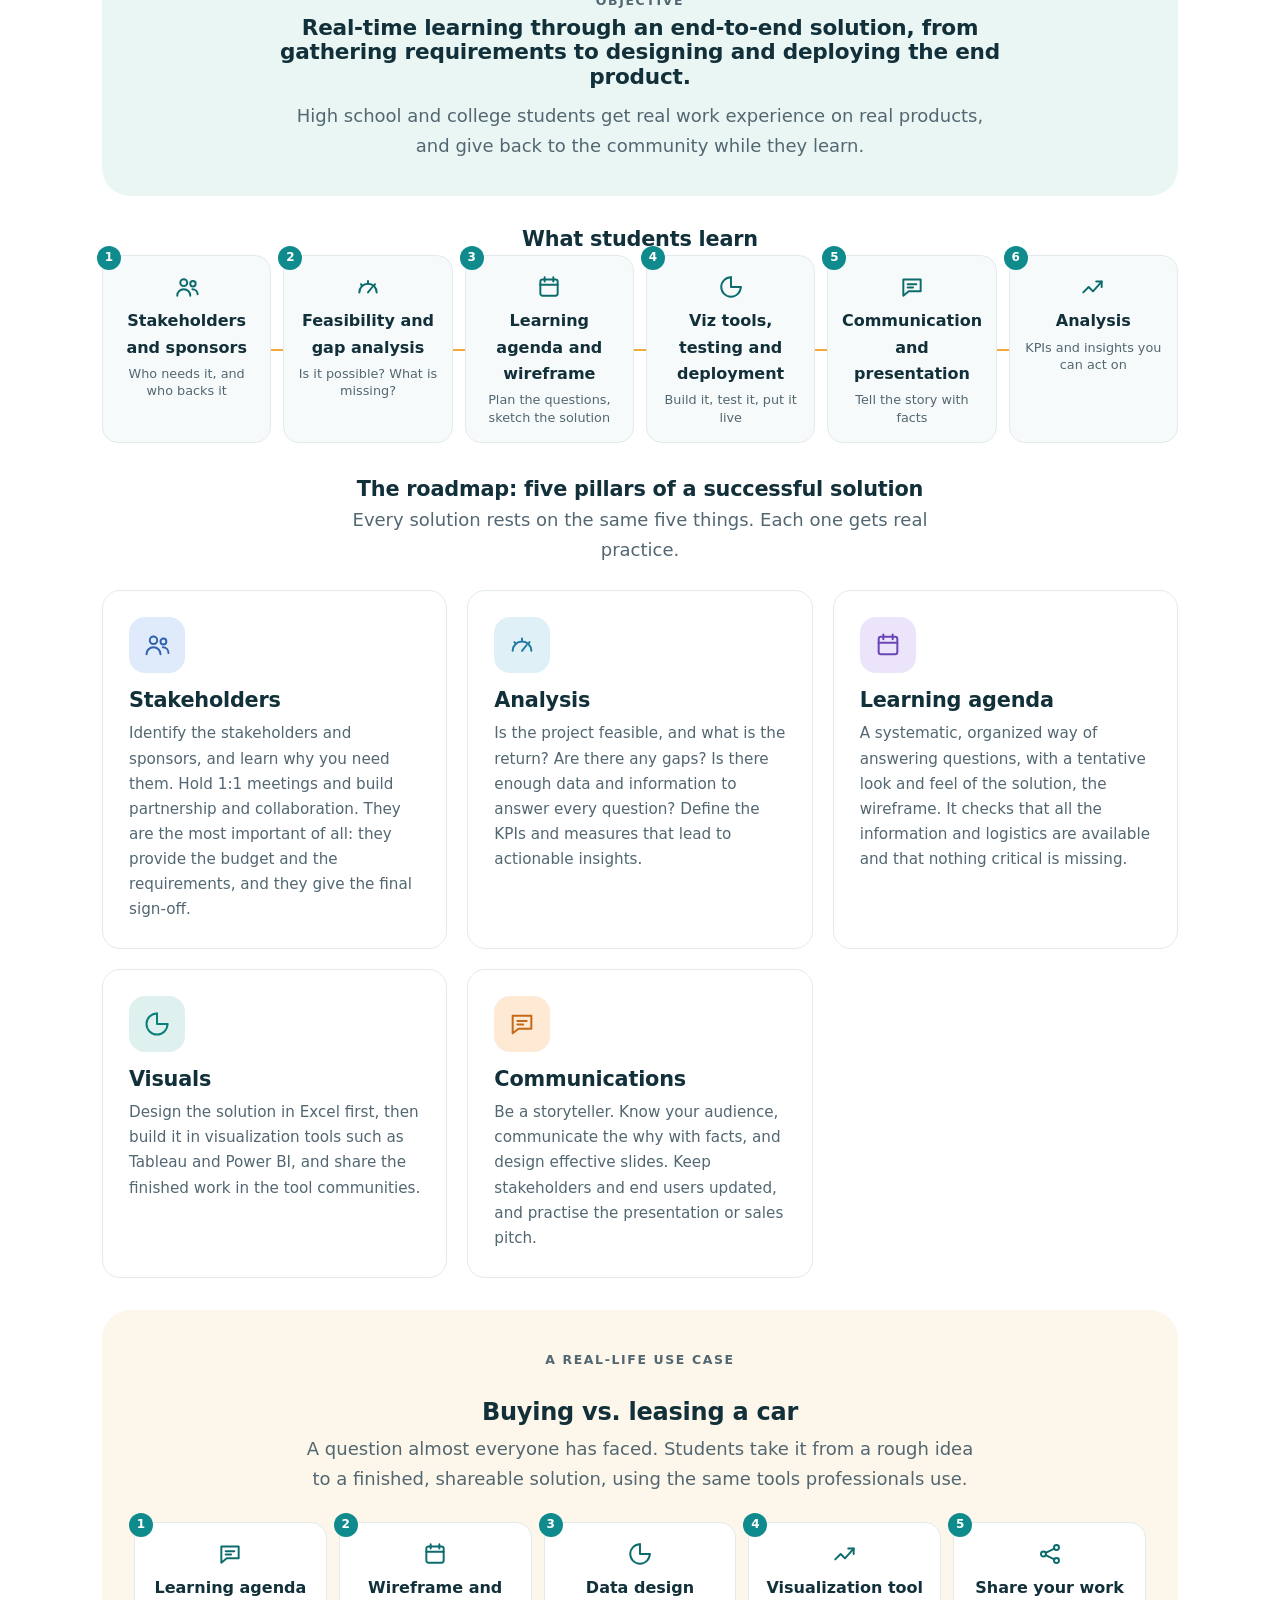
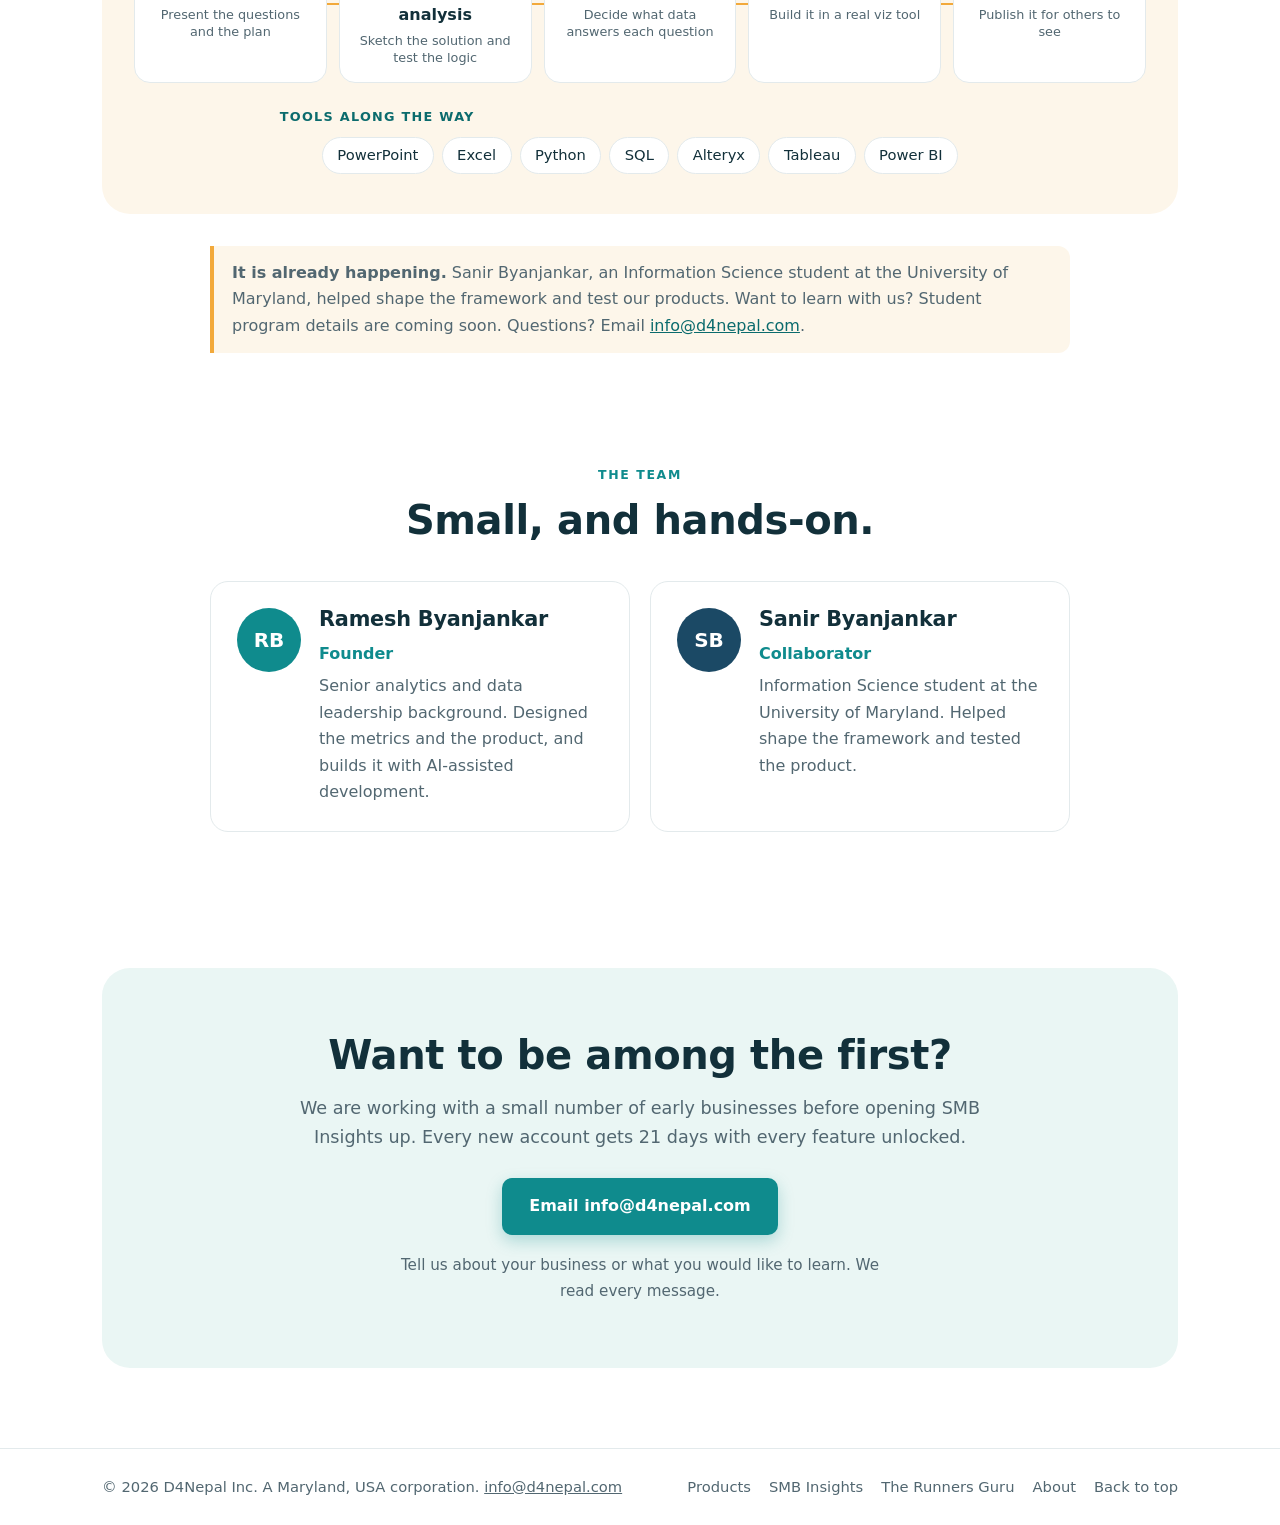
==== commit 6aa1930f: "Update company page" ====
--- a/about.html
+++ b/about.html
@@ -137,7 +137,7 @@
         <ul class="toolchips"><li>PowerPoint</li><li>Excel</li><li>Python</li><li>SQL</li><li>Alteryx</li><li>Tableau</li><li>Power BI</li></ul>
       </div>
 
-      <p class="honest featnote futnote"><strong>It is already happening.</strong> Sanir Byanjankar, an Information Science student at the University of Maryland, helped shape the framework and test our products. Want to learn with us? Student program details are coming soon.</p>
+      <p class="honest featnote futnote"><strong>It is already happening.</strong> Sanir Byanjankar, an Information Science student at the University of Maryland, helped shape the framework and test our products. Want to learn with us? Student program details are coming soon. Questions? Email <a href="mailto:info@d4nepal.com?subject=Learning%20with%20D4Nepal">info@d4nepal.com</a>.</p>
     </div>
   </section>
 
@@ -175,7 +175,8 @@
       <div class="panelbox mint center cta-panel">
         <h2>Want to be among the first?</h2>
         <p class="sub">We are working with a small number of early businesses before opening SMB Insights up. Every new account gets 21 days with every feature unlocked.</p>
-        <p class="soon">Our early access list opens soon. We will publish a contact address here when it is ready.</p>
+        <p><a class="btn btn-primary" href="mailto:info@d4nepal.com?subject=Early%20access">Email info@d4nepal.com</a></p>
+        <p class="mailnote">Tell us about your business or what you would like to learn. We read every message.</p>
       </div>
     </div>
   </section>
@@ -184,7 +185,7 @@
 
 <footer class="footer">
   <div class="wrap footer-inner">
-    <span>&copy; 2026 D4Nepal Inc. A Maryland, USA corporation.</span>
+    <span>&copy; 2026 D4Nepal Inc. A Maryland, USA corporation. <a href="mailto:info@d4nepal.com">info@d4nepal.com</a></span>
     <span class="flinks"><a href="products.html">Products</a> <a href="smb-insights.html">SMB Insights</a> <a href="the-runners-guru.html">The Runners Guru</a> <a href="about.html">About</a> <a href="#top">Back to top</a></span>
   </div>
 </footer>
--- a/styles.css
+++ b/styles.css
@@ -293,3 +293,8 @@
 .toollabel { font-size: .8rem; font-weight: 700; letter-spacing: .1em; text-transform: uppercase; color: var(--teal-dark) !important; margin: 0 0 .6rem !important; }
 .toolchips { list-style: none; padding: 0; margin: 0; display: flex; flex-wrap: wrap; gap: 8px; justify-content: center; }
 .toolchips li { background: #fff; border: 1px solid var(--line); border-radius: 999px; padding: .35rem .9rem; font-size: .92rem; }
+
+/* contact */
+.mailnote { margin: 1rem auto 0; color: var(--muted); font-size: .95rem; max-width: 34em; }
+.footer-inner a { color: var(--muted); }
+.footer-inner a:hover { color: var(--teal-dark); }
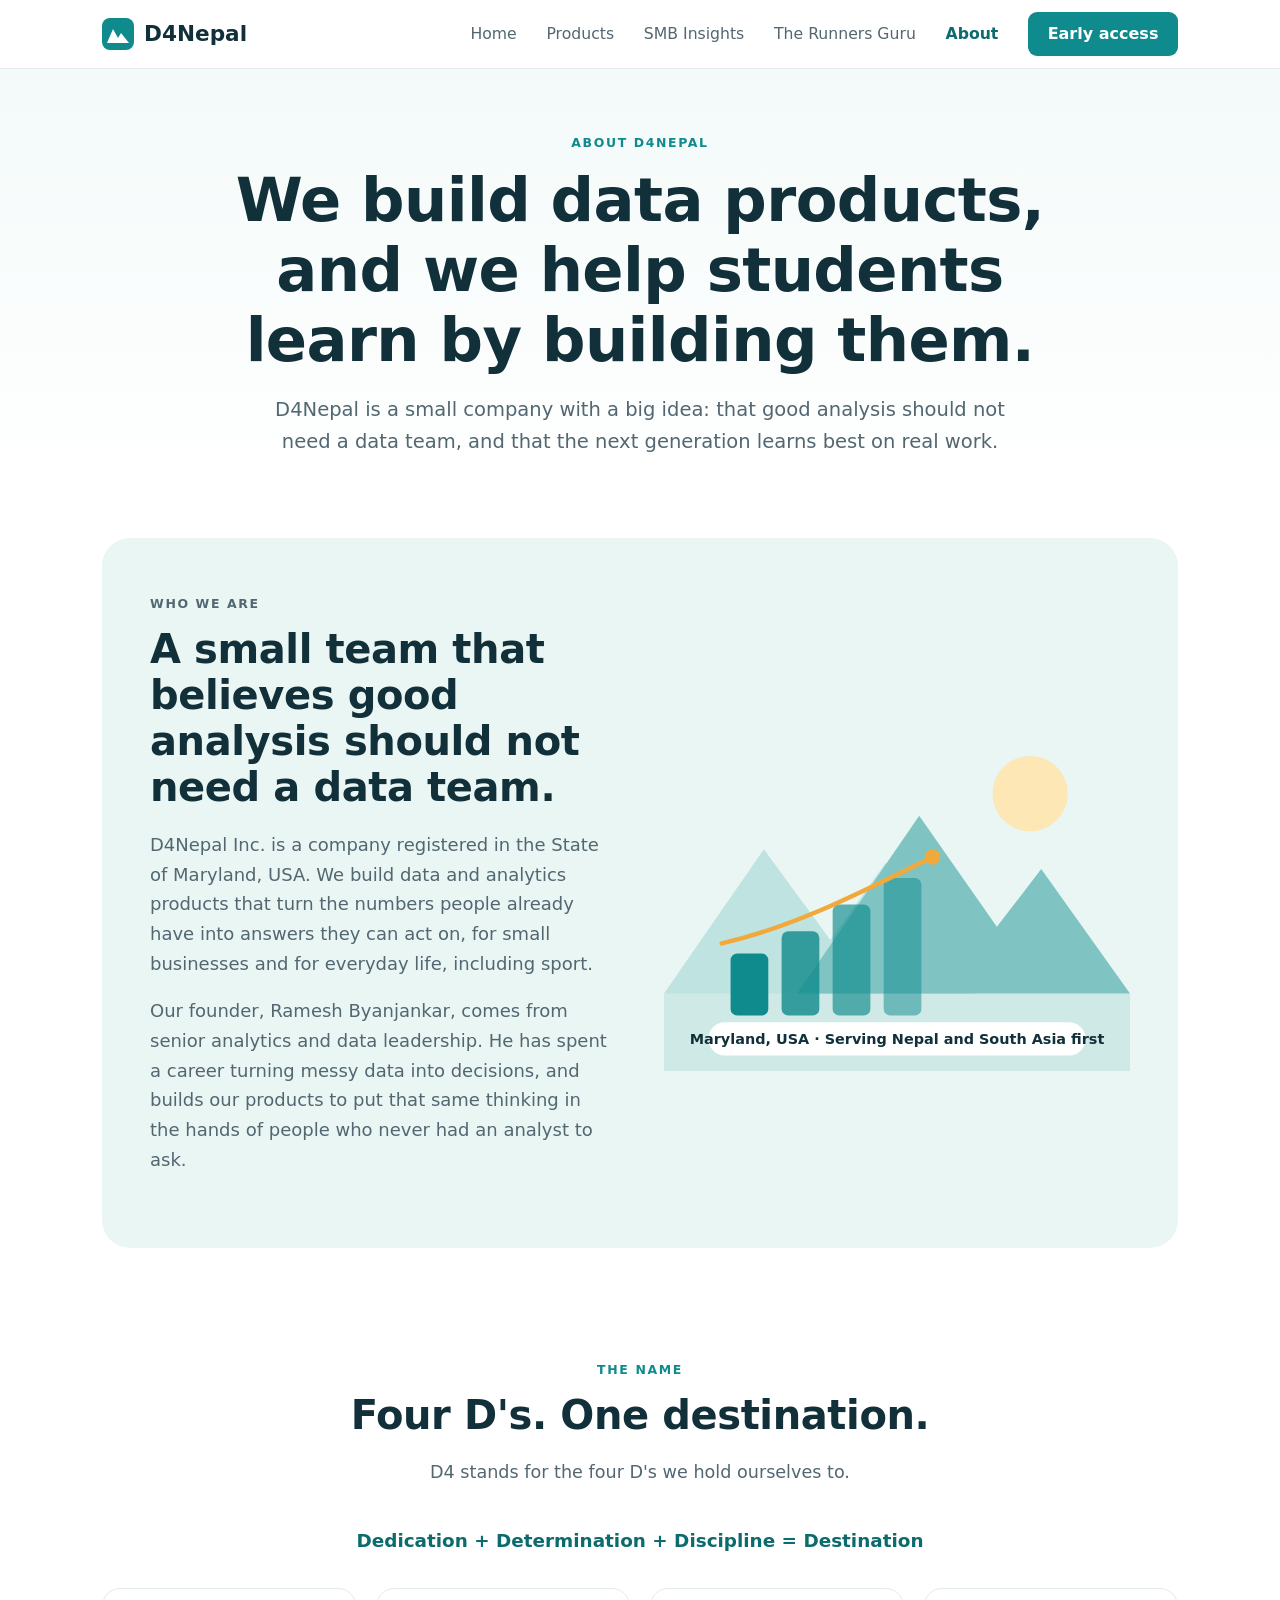
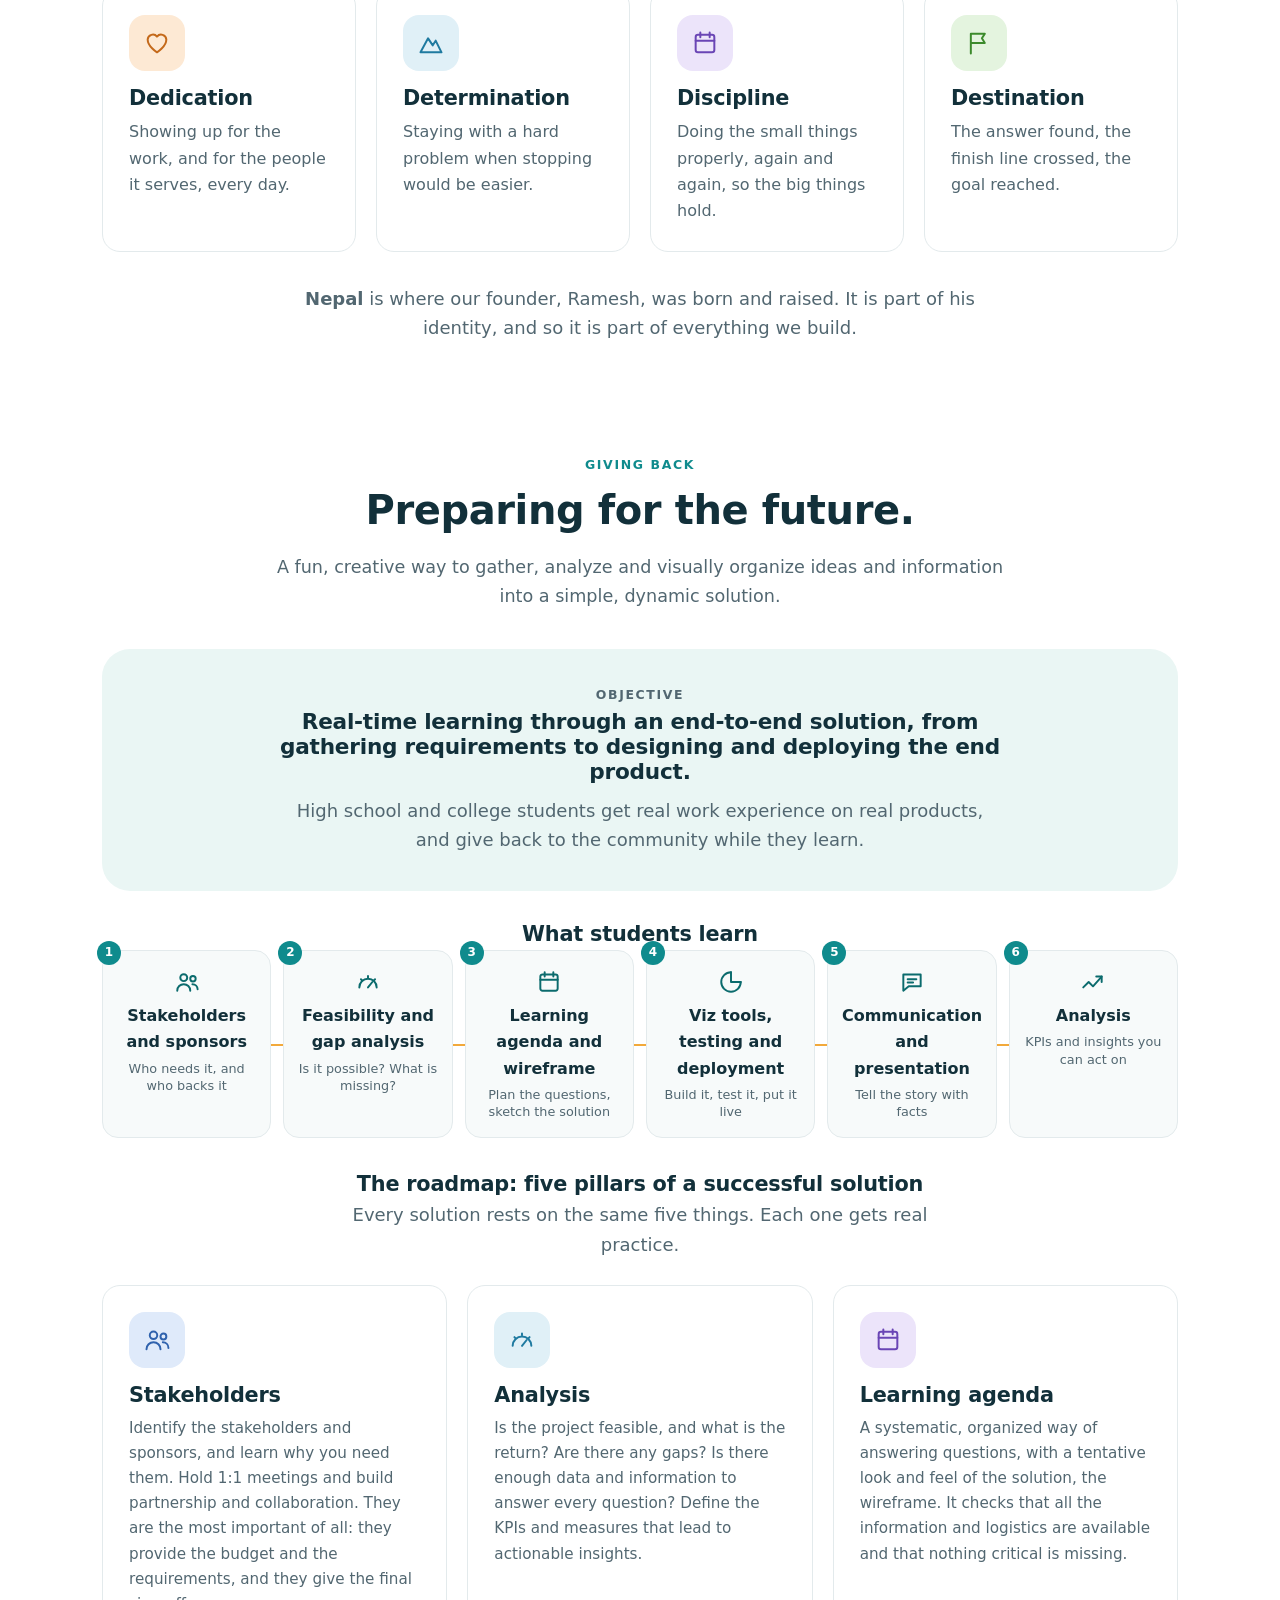
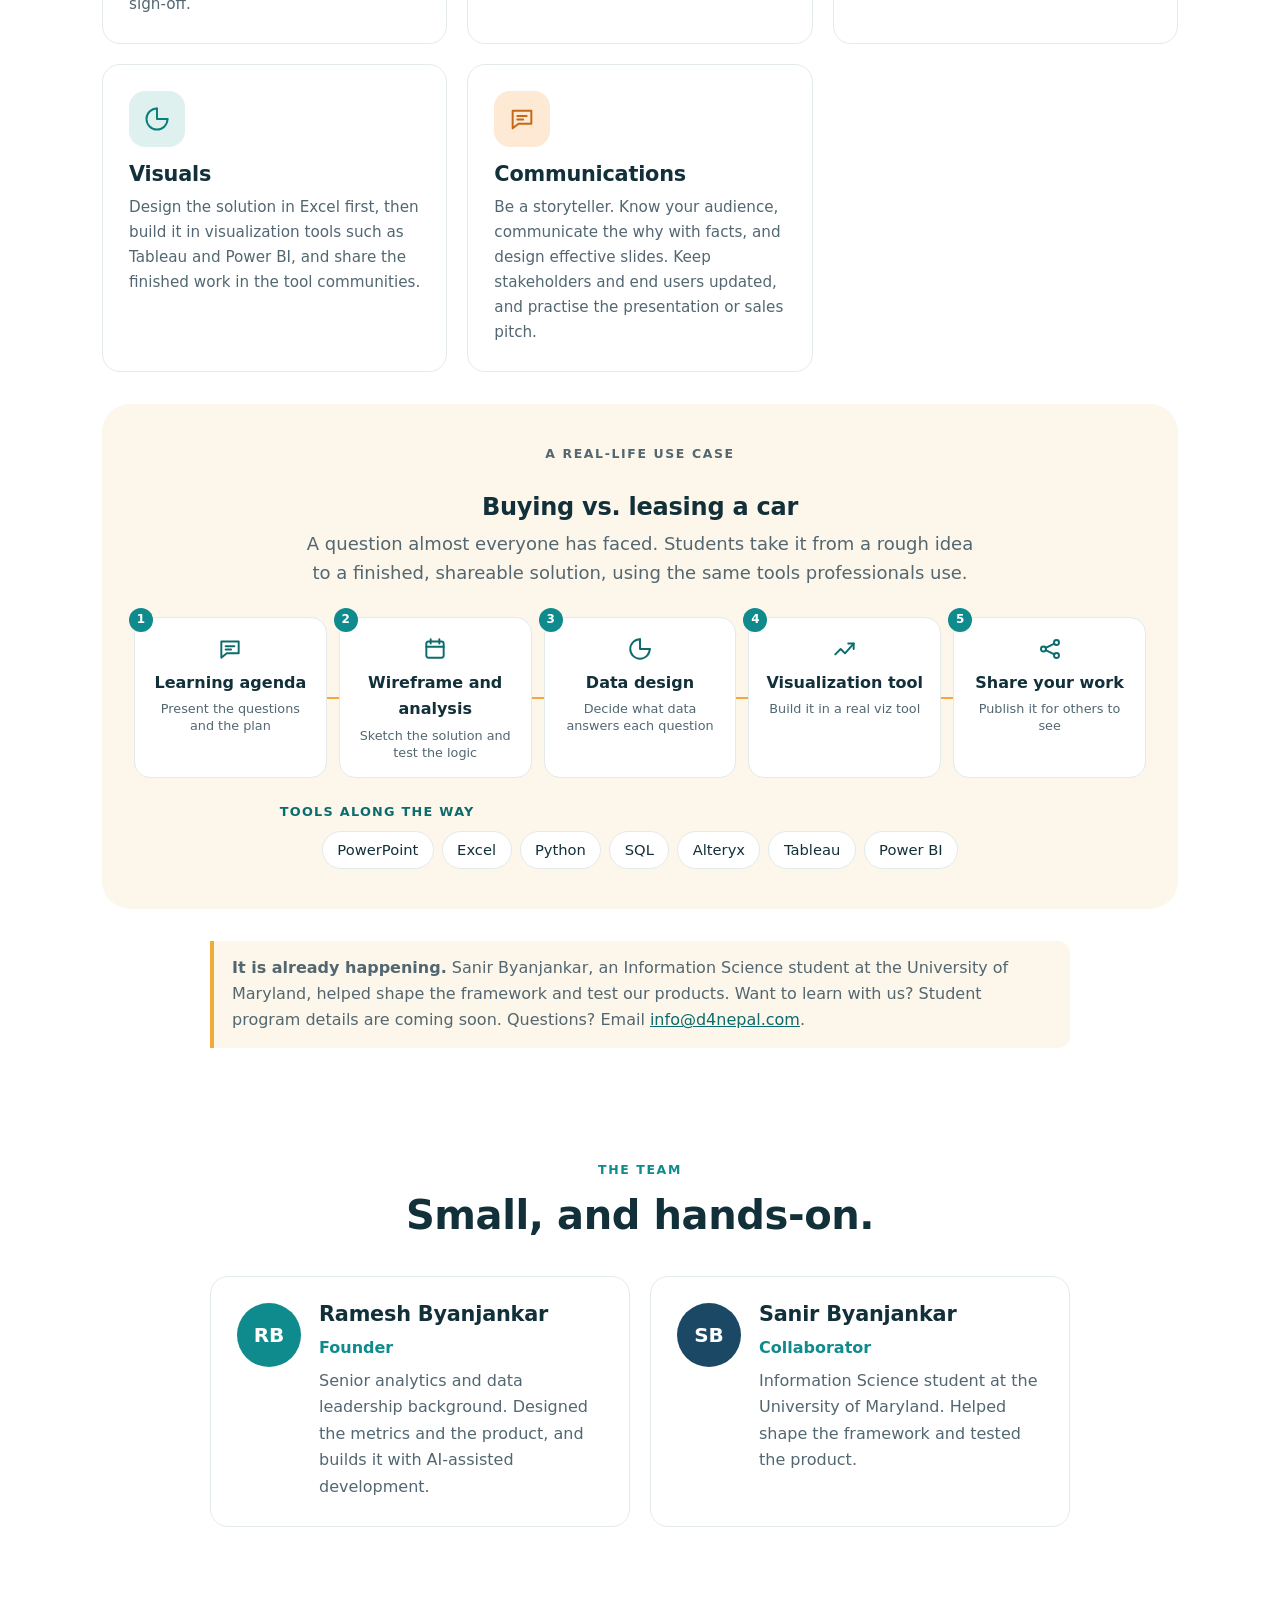
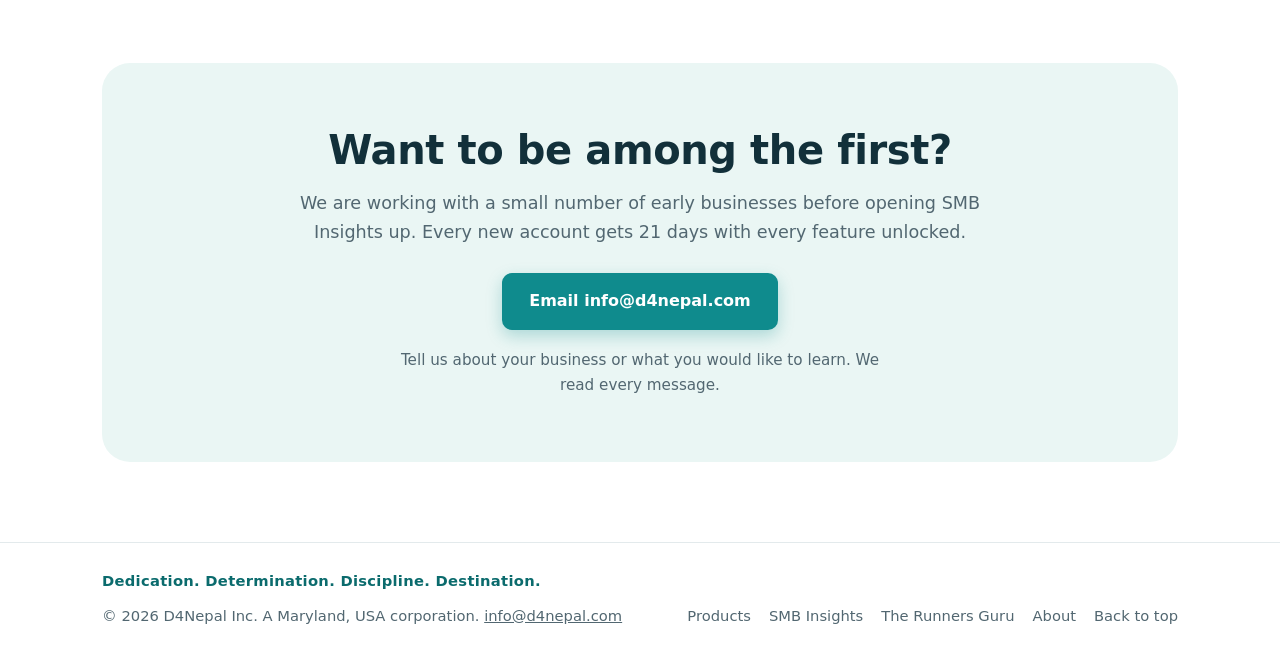
==== commit 92e875d4: "Update company page" ====
--- a/about.html
+++ b/about.html
@@ -67,6 +67,41 @@
     </div>
   </section>
 
+  <!-- THE NAME -->
+  <section id="name" class="section tight">
+    <div class="wrap">
+      <div class="center head">
+        <p class="eyebrow">The name</p>
+        <h2>Four D's. One destination.</h2>
+        <p class="sub">D4 stands for the four D's we hold ourselves to.</p>
+      </div>
+      <p class="center equation">Dedication + Determination + Discipline = Destination</p>
+      <div class="cards four">
+        <article class="card">
+          <span class="iconbox c1"><svg class="ic"><use href="icons.svg#i-heart"/></svg></span>
+          <h3>Dedication</h3>
+          <p>Showing up for the work, and for the people it serves, every day.</p>
+        </article>
+        <article class="card">
+          <span class="iconbox c8"><svg class="ic"><use href="icons.svg#i-mountain"/></svg></span>
+          <h3>Determination</h3>
+          <p>Staying with a hard problem when stopping would be easier.</p>
+        </article>
+        <article class="card">
+          <span class="iconbox c6"><svg class="ic"><use href="icons.svg#i-calendar"/></svg></span>
+          <h3>Discipline</h3>
+          <p>Doing the small things properly, again and again, so the big things hold.</p>
+        </article>
+        <article class="card">
+          <span class="iconbox c5"><svg class="ic"><use href="icons.svg#i-flag"/></svg></span>
+          <h3>Destination</h3>
+          <p>The answer found, the finish line crossed, the goal reached.</p>
+        </article>
+      </div>
+      <p class="center namenote"><strong>Nepal</strong> is where our founder, Ramesh, was born and raised. It is part of his identity, and so it is part of everything we build.</p>
+    </div>
+  </section>
+
   <!-- PREPARING FOR THE FUTURE (full) -->
   <section id="learning" class="section tight">
     <div class="wrap">
@@ -185,6 +220,7 @@
 
 <footer class="footer">
   <div class="wrap footer-inner">
+    <span class="ftag">Dedication. Determination. Discipline. Destination.</span>
     <span>&copy; 2026 D4Nepal Inc. A Maryland, USA corporation. <a href="mailto:info@d4nepal.com">info@d4nepal.com</a></span>
     <span class="flinks"><a href="products.html">Products</a> <a href="smb-insights.html">SMB Insights</a> <a href="the-runners-guru.html">The Runners Guru</a> <a href="about.html">About</a> <a href="#top">Back to top</a></span>
   </div>
--- a/styles.css
+++ b/styles.css
@@ -298,3 +298,11 @@
 .mailnote { margin: 1rem auto 0; color: var(--muted); font-size: .95rem; max-width: 34em; }
 .footer-inner a { color: var(--muted); }
 .footer-inner a:hover { color: var(--teal-dark); }
+
+/* the name: four D's */
+.cards.four { grid-template-columns: repeat(4, 1fr); }
+@media (max-width: 960px) { .cards.four { grid-template-columns: repeat(2, 1fr); } }
+@media (max-width: 560px) { .cards.four { grid-template-columns: 1fr; } }
+.equation { font-weight: 700; color: var(--teal-dark); font-size: 1.15rem; margin: 0 auto 2rem; }
+.namenote { max-width: 40em; margin: 2rem auto 0; color: var(--muted); }
+.footer-inner .ftag { flex-basis: 100%; font-weight: 700; color: var(--teal-dark); letter-spacing: .02em; }
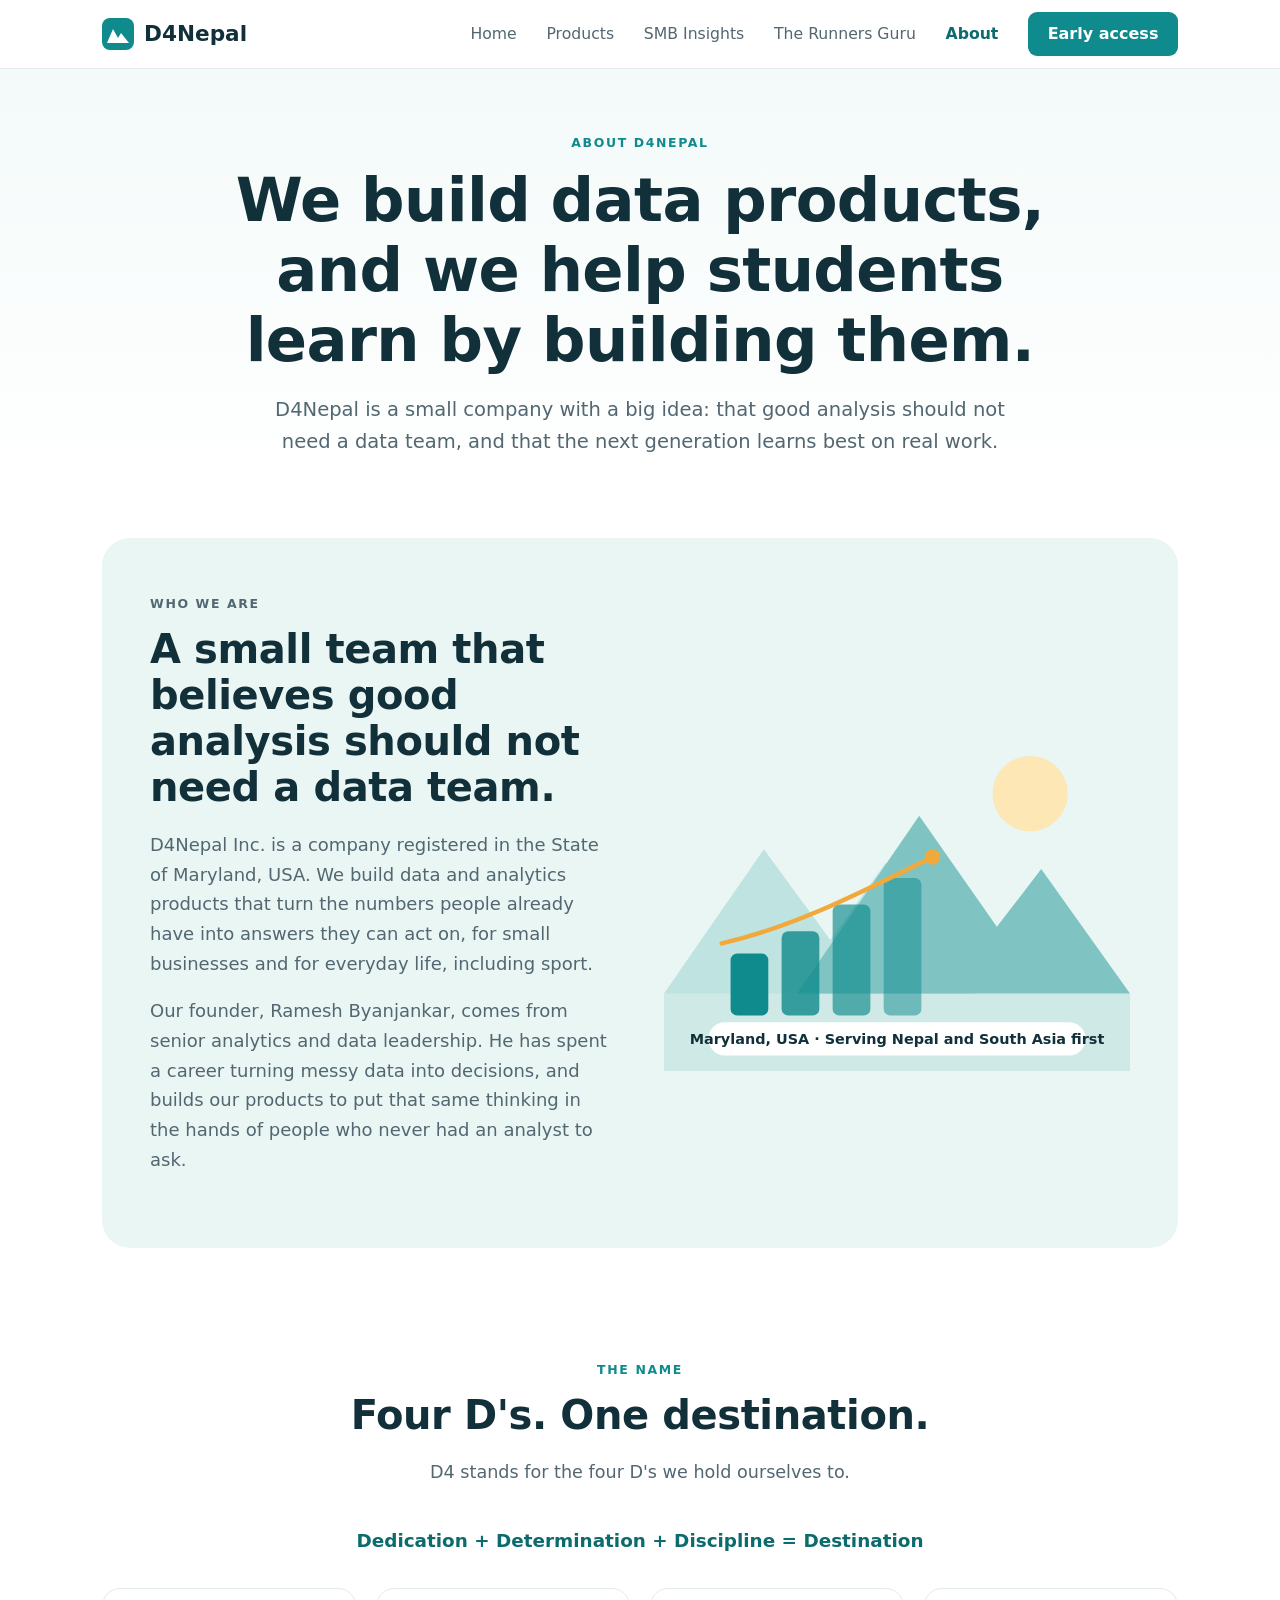
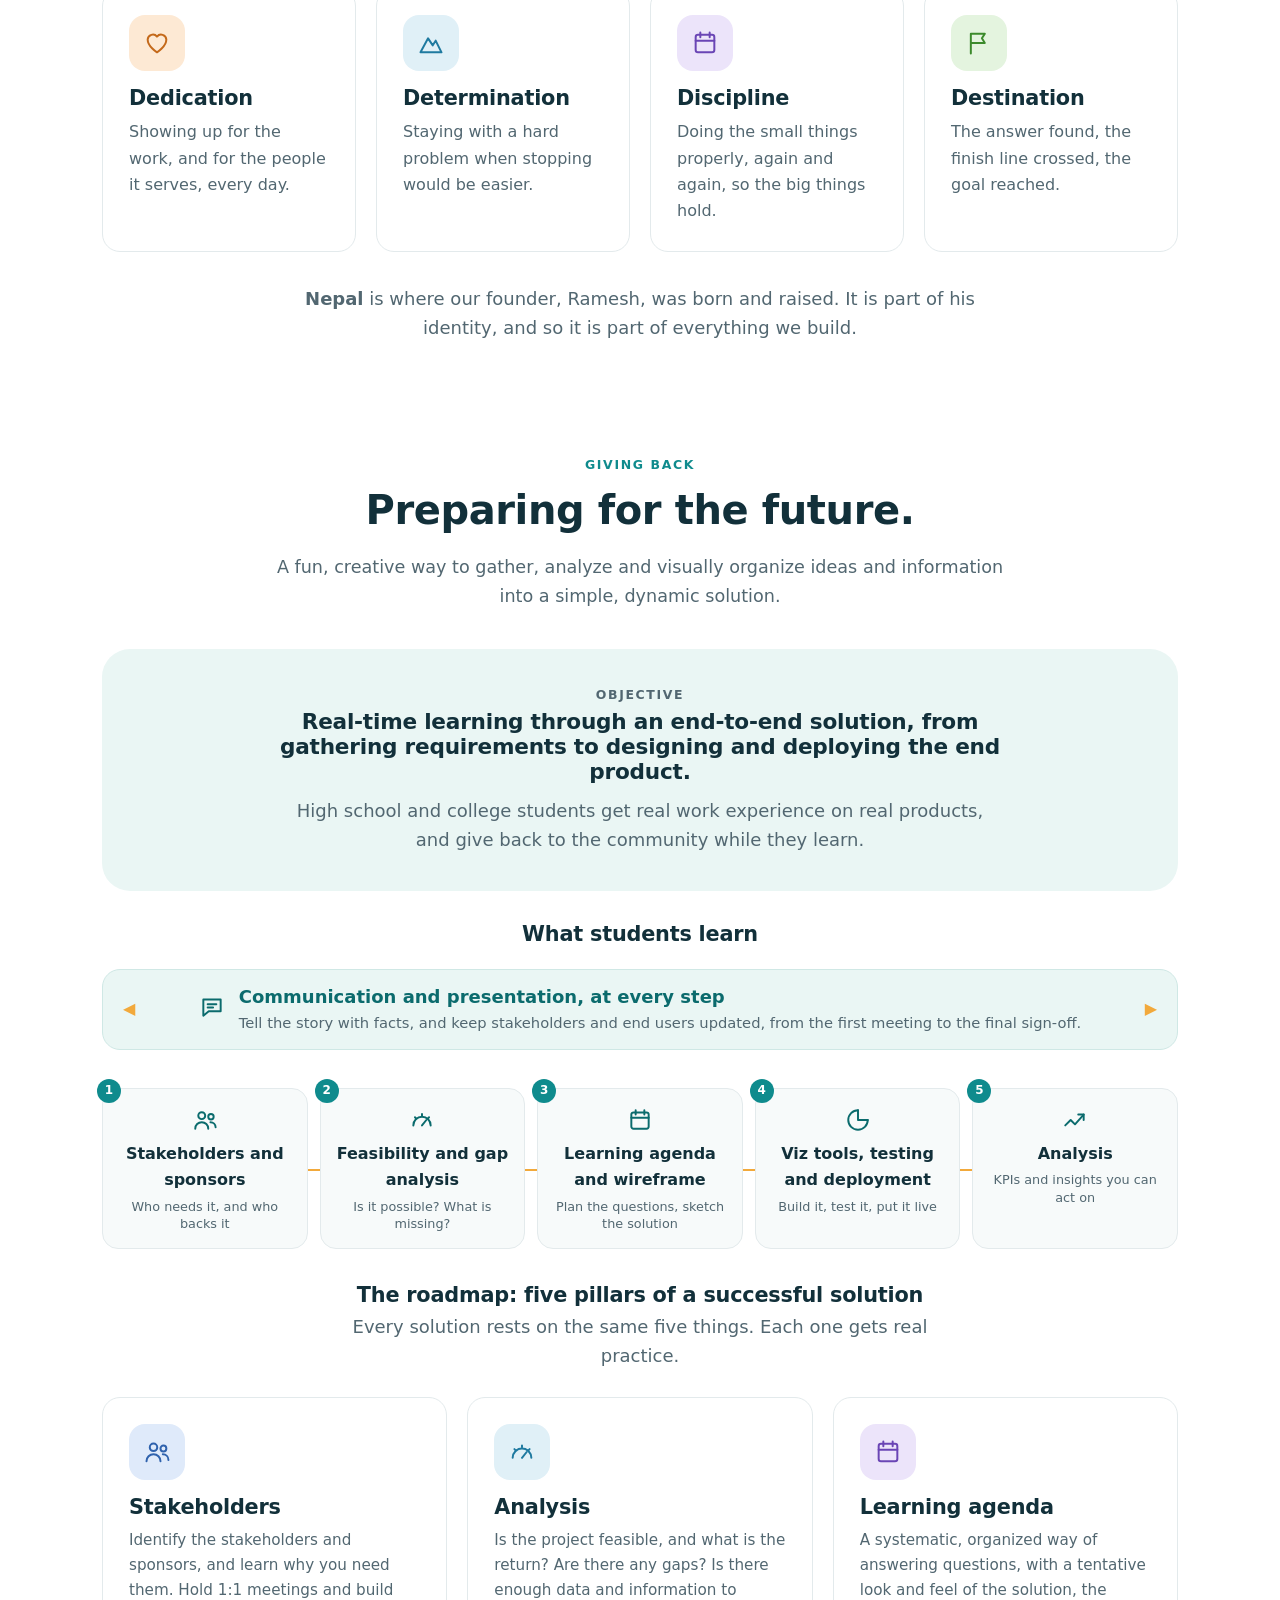
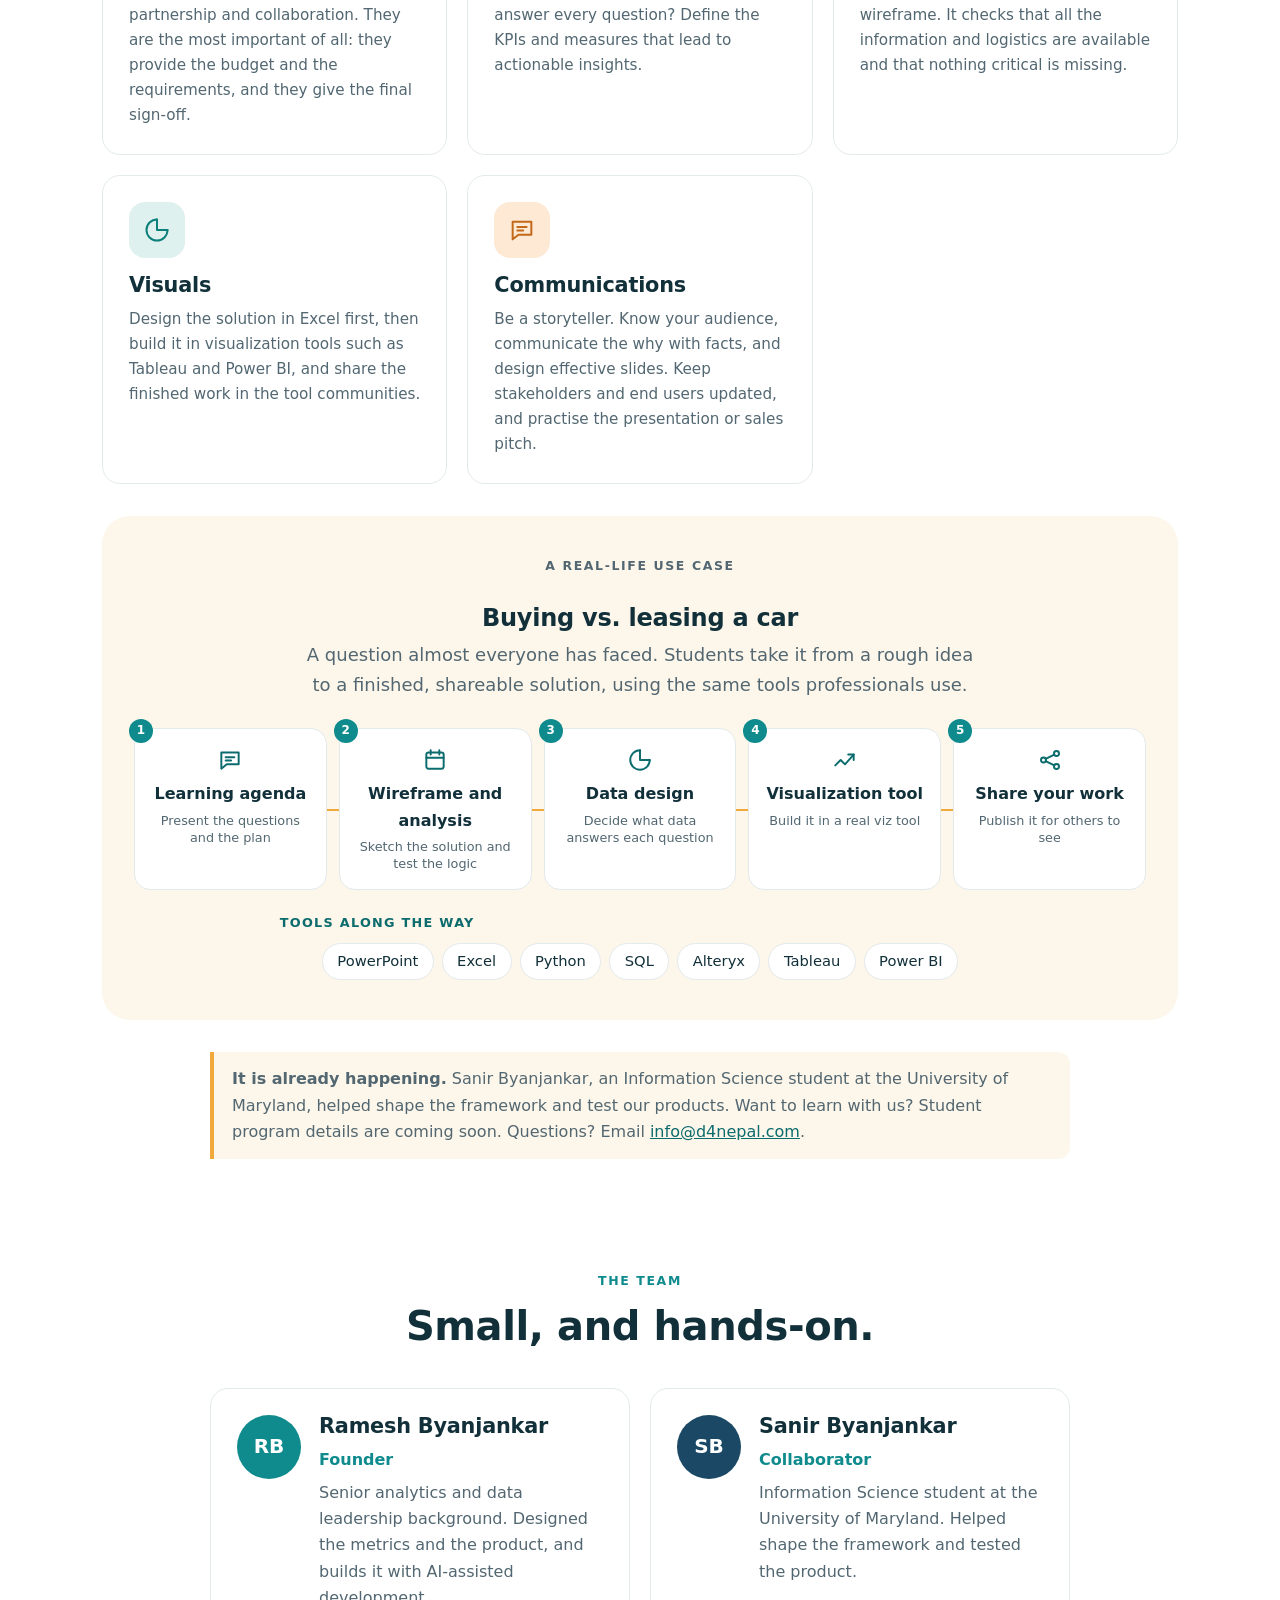
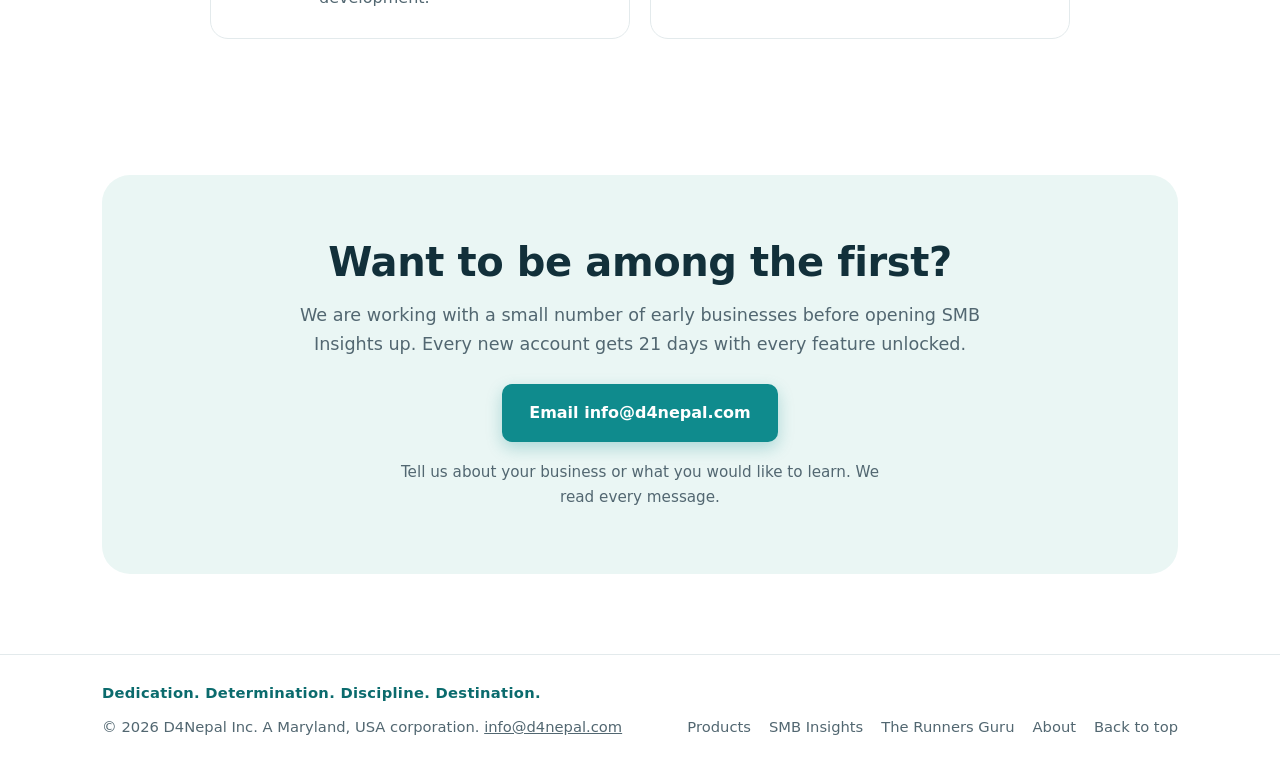
==== commit 847c50ac: "Update company page" ====
--- a/about.html
+++ b/about.html
@@ -118,13 +118,17 @@
       </div>
 
       <h3 class="center futh">What students learn</h3>
-      <ol class="steps">
+      <div class="thread" role="note">
+        <span class="threadic"><svg class="ic"><use href="icons.svg#i-chat"/></svg></span>
+        <p><b>Communication and presentation, at every step</b>
+        <span>Tell the story with facts, and keep stakeholders and end users updated, from the first meeting to the final sign-off.</span></p>
+      </div>
+      <ol class="steps five">
           <li><span class="stepno">1</span><span class="stepic"><svg class="ic"><use href="icons.svg#i-users"/></svg></span><b>Stakeholders and sponsors</b><small>Who needs it, and who backs it</small></li>
           <li><span class="stepno">2</span><span class="stepic"><svg class="ic"><use href="icons.svg#i-gauge"/></svg></span><b>Feasibility and gap analysis</b><small>Is it possible? What is missing?</small></li>
           <li><span class="stepno">3</span><span class="stepic"><svg class="ic"><use href="icons.svg#i-calendar"/></svg></span><b>Learning agenda and wireframe</b><small>Plan the questions, sketch the solution</small></li>
           <li><span class="stepno">4</span><span class="stepic"><svg class="ic"><use href="icons.svg#i-pie"/></svg></span><b>Viz tools, testing and deployment</b><small>Build it, test it, put it live</small></li>
-          <li><span class="stepno">5</span><span class="stepic"><svg class="ic"><use href="icons.svg#i-chat"/></svg></span><b>Communication and presentation</b><small>Tell the story with facts</small></li>
-          <li><span class="stepno">6</span><span class="stepic"><svg class="ic"><use href="icons.svg#i-trend"/></svg></span><b>Analysis</b><small>KPIs and insights you can act on</small></li>
+          <li><span class="stepno">5</span><span class="stepic"><svg class="ic"><use href="icons.svg#i-trend"/></svg></span><b>Analysis</b><small>KPIs and insights you can act on</small></li>
       </ol>
 
       <h3 class="center futh">The roadmap: five pillars of a successful solution</h3>
--- a/styles.css
+++ b/styles.css
@@ -306,3 +306,17 @@
 .equation { font-weight: 700; color: var(--teal-dark); font-size: 1.15rem; margin: 0 auto 2rem; }
 .namenote { max-width: 40em; margin: 2rem auto 0; color: var(--muted); }
 .footer-inner .ftag { flex-basis: 100%; font-weight: 700; color: var(--teal-dark); letter-spacing: .02em; }
+
+/* breathing room between a heading and the numbered steps (the number badges stick out above the cards) */
+.futh + .steps { margin-top: 2.2rem; }
+
+/* communication runs through every stage: a band over the numbered steps */
+.thread { display: flex; align-items: center; justify-content: center; gap: 14px; position: relative; background: var(--mint); border: 1px solid #cfe8e5; border-radius: 18px; padding: 14px 52px; margin: 1.4rem 0 2.4rem; text-align: left; }
+.thread::before, .thread::after { position: absolute; top: 50%; transform: translateY(-50%); color: var(--amber); font-size: 1rem; line-height: 1; }
+.thread::before { content: "\25C0"; left: 20px; }
+.thread::after { content: "\25B6"; right: 20px; }
+.threadic { color: var(--teal-dark); font-size: 26px; line-height: 1; flex: none; }
+.thread p { margin: 0; line-height: 1.4; }
+.thread b { display: block; color: var(--teal-dark); }
+.thread span:not(.threadic) { color: var(--muted); font-size: .92rem; }
+@media (max-width: 560px) { .thread { flex-direction: column; text-align: center; padding: 14px 30px; gap: 6px; } .thread::before { left: 10px; } .thread::after { right: 10px; } .thread span:not(.threadic) { display: none; } }
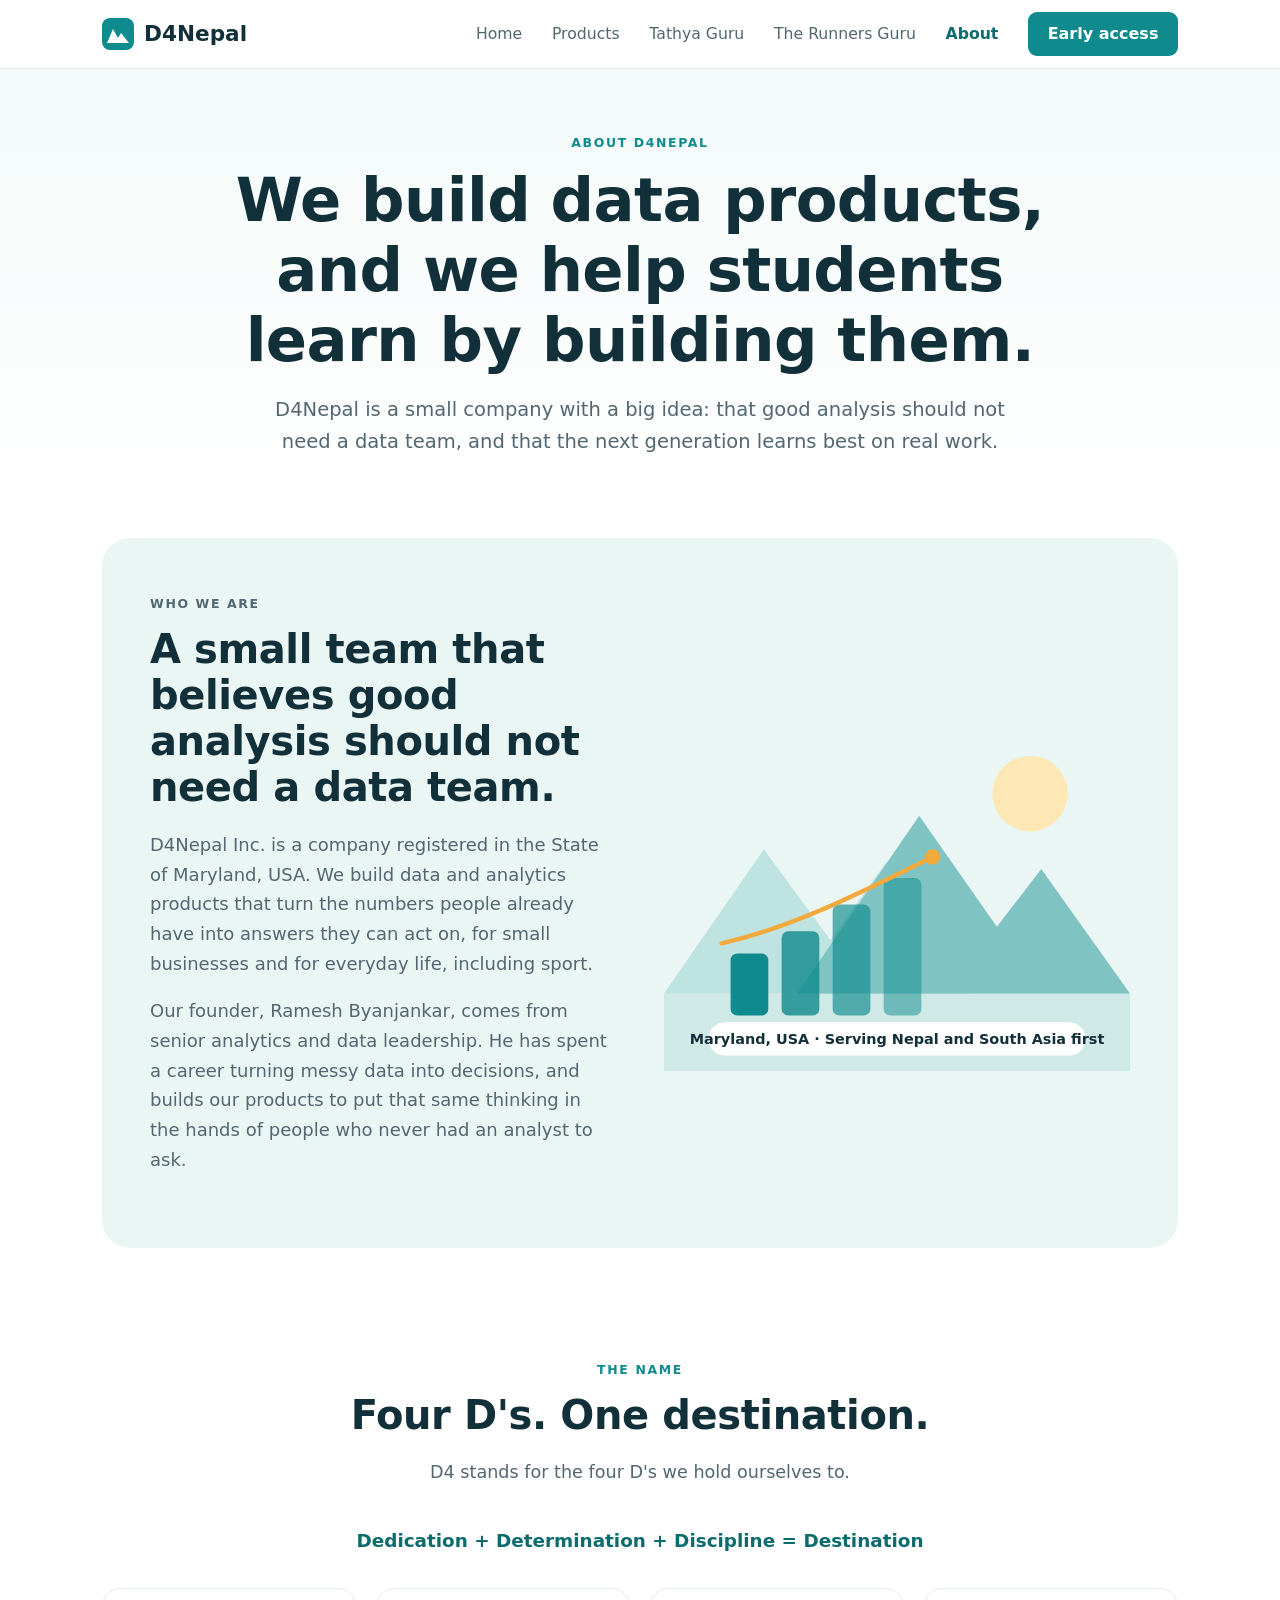
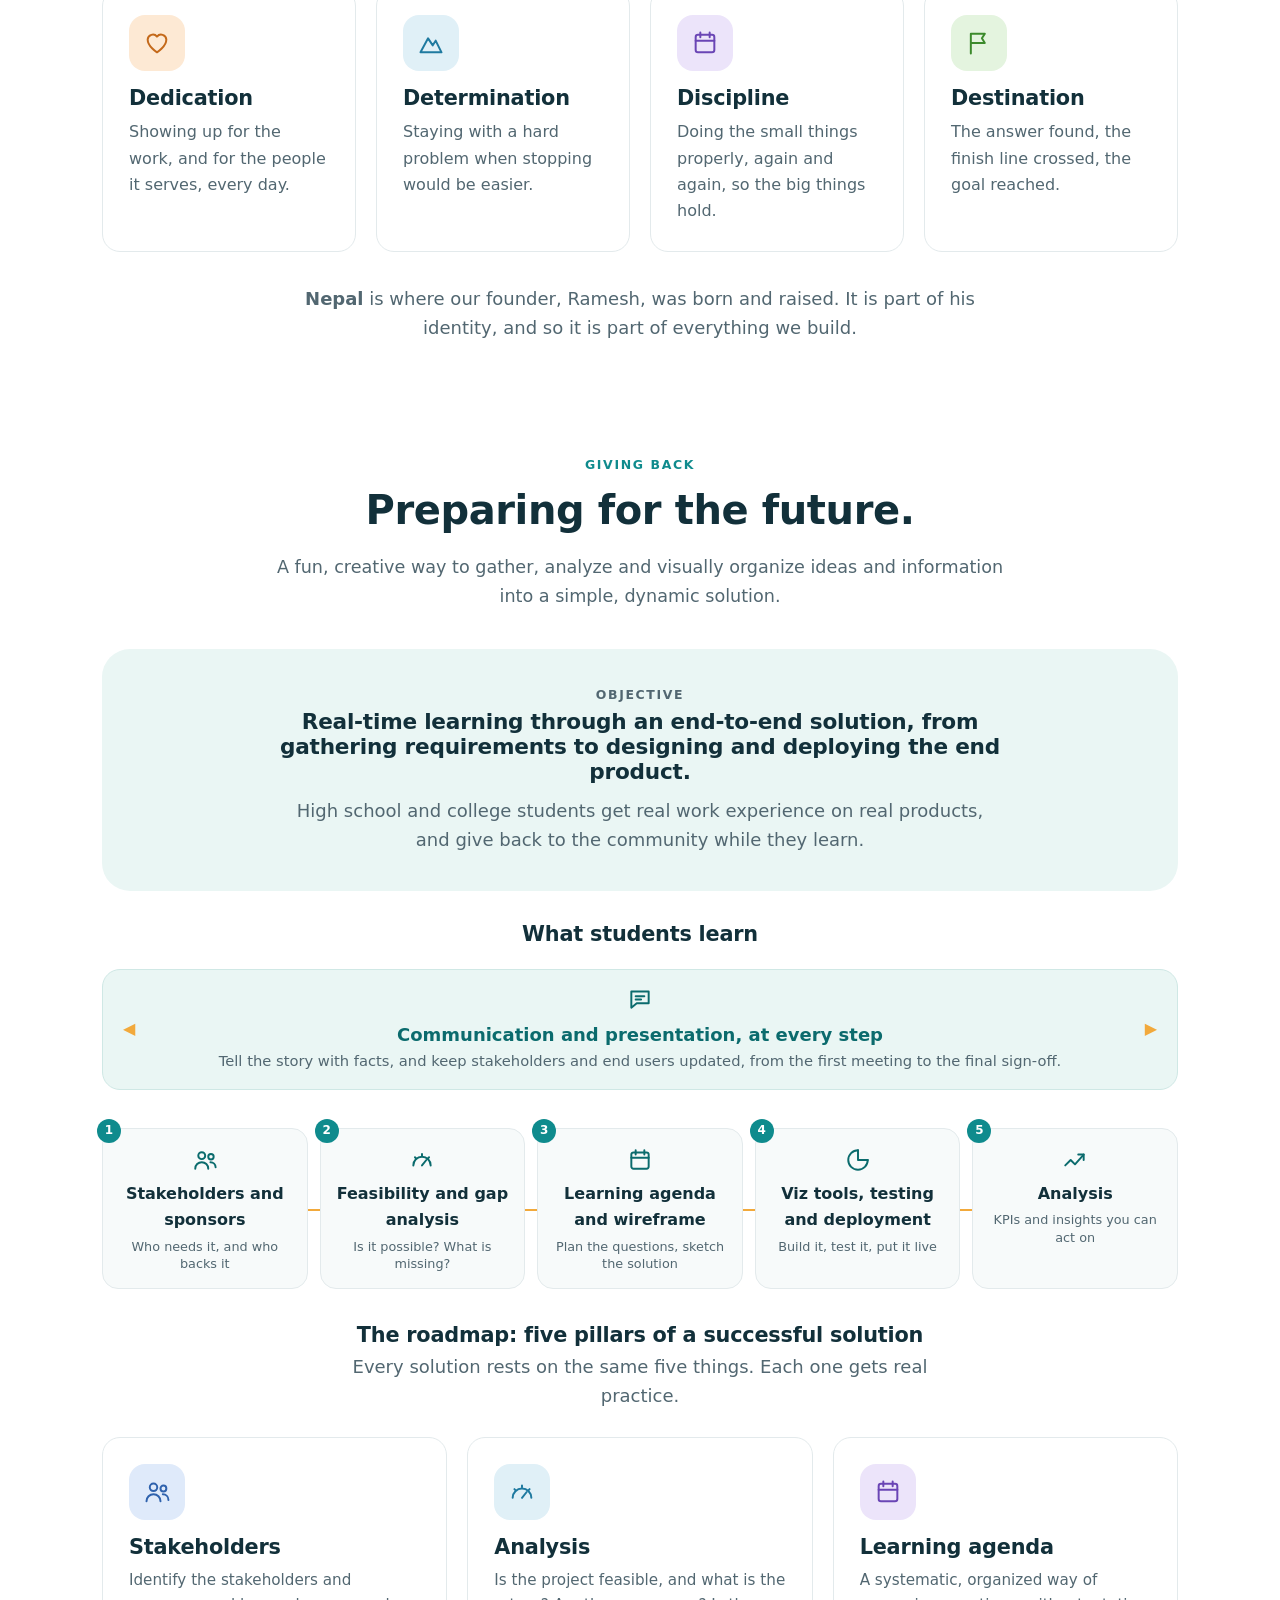
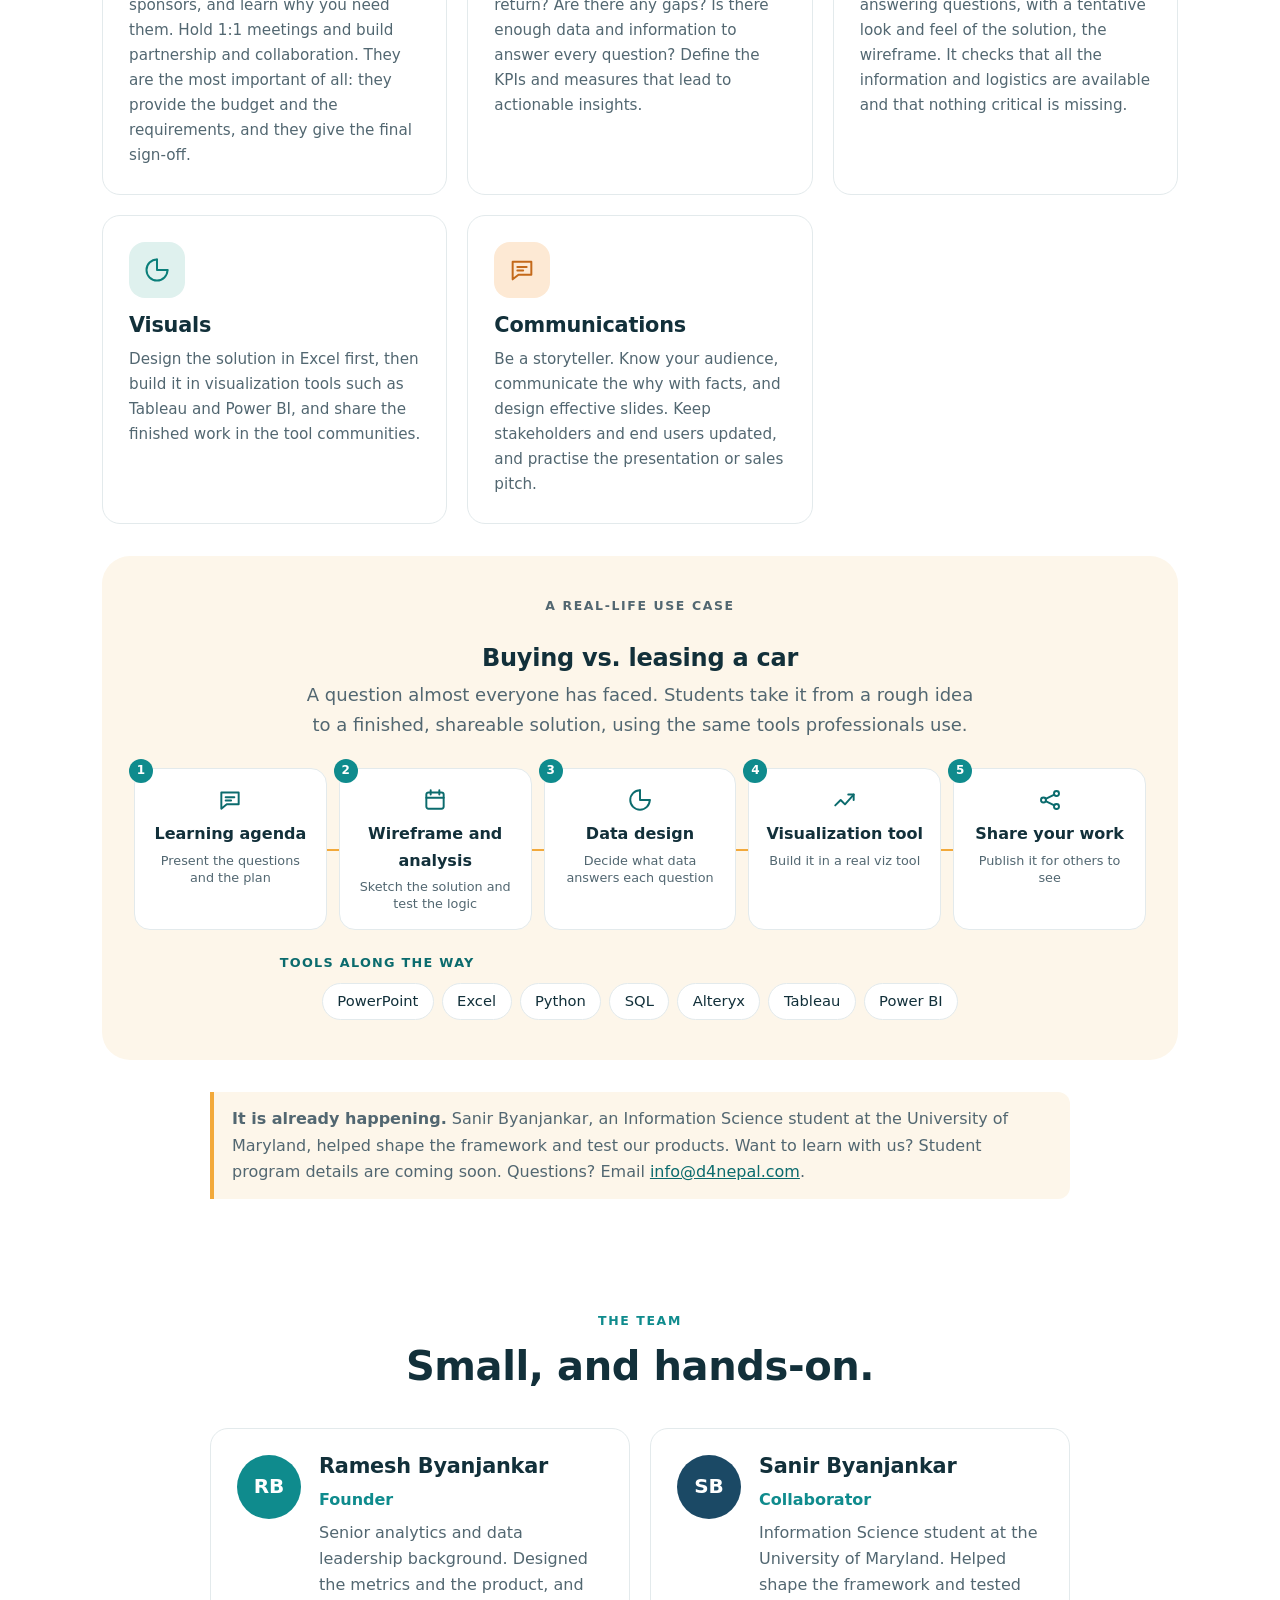
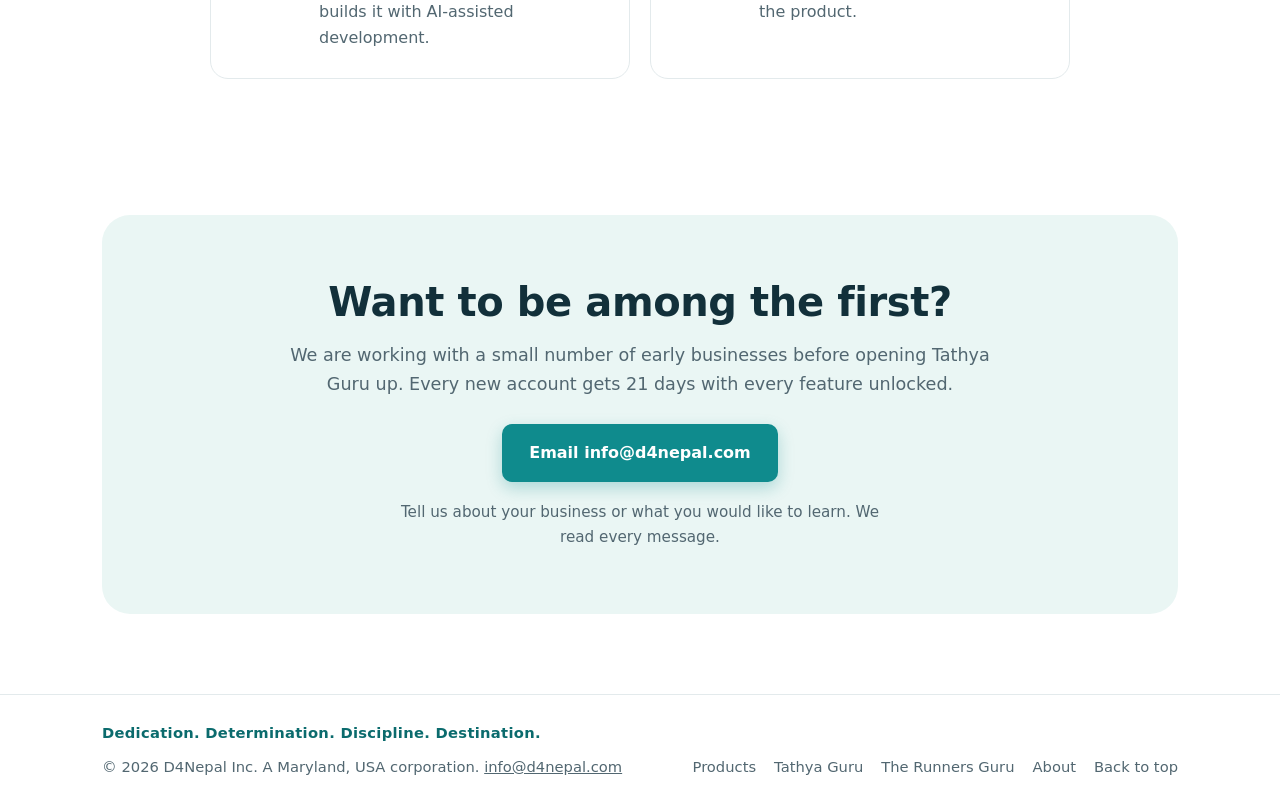
==== commit 8aadc6be: "Update company page" ====
--- a/about.html
+++ b/about.html
@@ -20,7 +20,7 @@
     <nav aria-label="Main">
       <a href="index.html">Home</a>
       <a href="products.html">Products</a>
-      <a href="smb-insights.html">SMB Insights</a>
+      <a href="tathya-guru.html">Tathya Guru</a>
       <a href="the-runners-guru.html">The Runners Guru</a>
       <a href="about.html" aria-current="page">About</a>
       <a class="btn btn-small" href="index.html#contact">Early access</a>
@@ -213,7 +213,7 @@
     <div class="wrap">
       <div class="panelbox mint center cta-panel">
         <h2>Want to be among the first?</h2>
-        <p class="sub">We are working with a small number of early businesses before opening SMB Insights up. Every new account gets 21 days with every feature unlocked.</p>
+        <p class="sub">We are working with a small number of early businesses before opening Tathya Guru up. Every new account gets 21 days with every feature unlocked.</p>
         <p><a class="btn btn-primary" href="mailto:info@d4nepal.com?subject=Early%20access">Email info@d4nepal.com</a></p>
         <p class="mailnote">Tell us about your business or what you would like to learn. We read every message.</p>
       </div>
@@ -226,7 +226,7 @@
   <div class="wrap footer-inner">
     <span class="ftag">Dedication. Determination. Discipline. Destination.</span>
     <span>&copy; 2026 D4Nepal Inc. A Maryland, USA corporation. <a href="mailto:info@d4nepal.com">info@d4nepal.com</a></span>
-    <span class="flinks"><a href="products.html">Products</a> <a href="smb-insights.html">SMB Insights</a> <a href="the-runners-guru.html">The Runners Guru</a> <a href="about.html">About</a> <a href="#top">Back to top</a></span>
+    <span class="flinks"><a href="products.html">Products</a> <a href="tathya-guru.html">Tathya Guru</a> <a href="the-runners-guru.html">The Runners Guru</a> <a href="about.html">About</a> <a href="#top">Back to top</a></span>
   </div>
 </footer>
 
--- a/styles.css
+++ b/styles.css
@@ -311,7 +311,7 @@
 .futh + .steps { margin-top: 2.2rem; }
 
 /* communication runs through every stage: a band over the numbered steps */
-.thread { display: flex; align-items: center; justify-content: center; gap: 14px; position: relative; background: var(--mint); border: 1px solid #cfe8e5; border-radius: 18px; padding: 14px 52px; margin: 1.4rem 0 2.4rem; text-align: left; }
+.thread { display: flex; flex-direction: column; align-items: center; justify-content: center; gap: 6px; position: relative; background: var(--mint); border: 1px solid #cfe8e5; border-radius: 18px; padding: 16px 52px; margin: 1.4rem 0 2.4rem; text-align: center; }
 .thread::before, .thread::after { position: absolute; top: 50%; transform: translateY(-50%); color: var(--amber); font-size: 1rem; line-height: 1; }
 .thread::before { content: "\25C0"; left: 20px; }
 .thread::after { content: "\25B6"; right: 20px; }
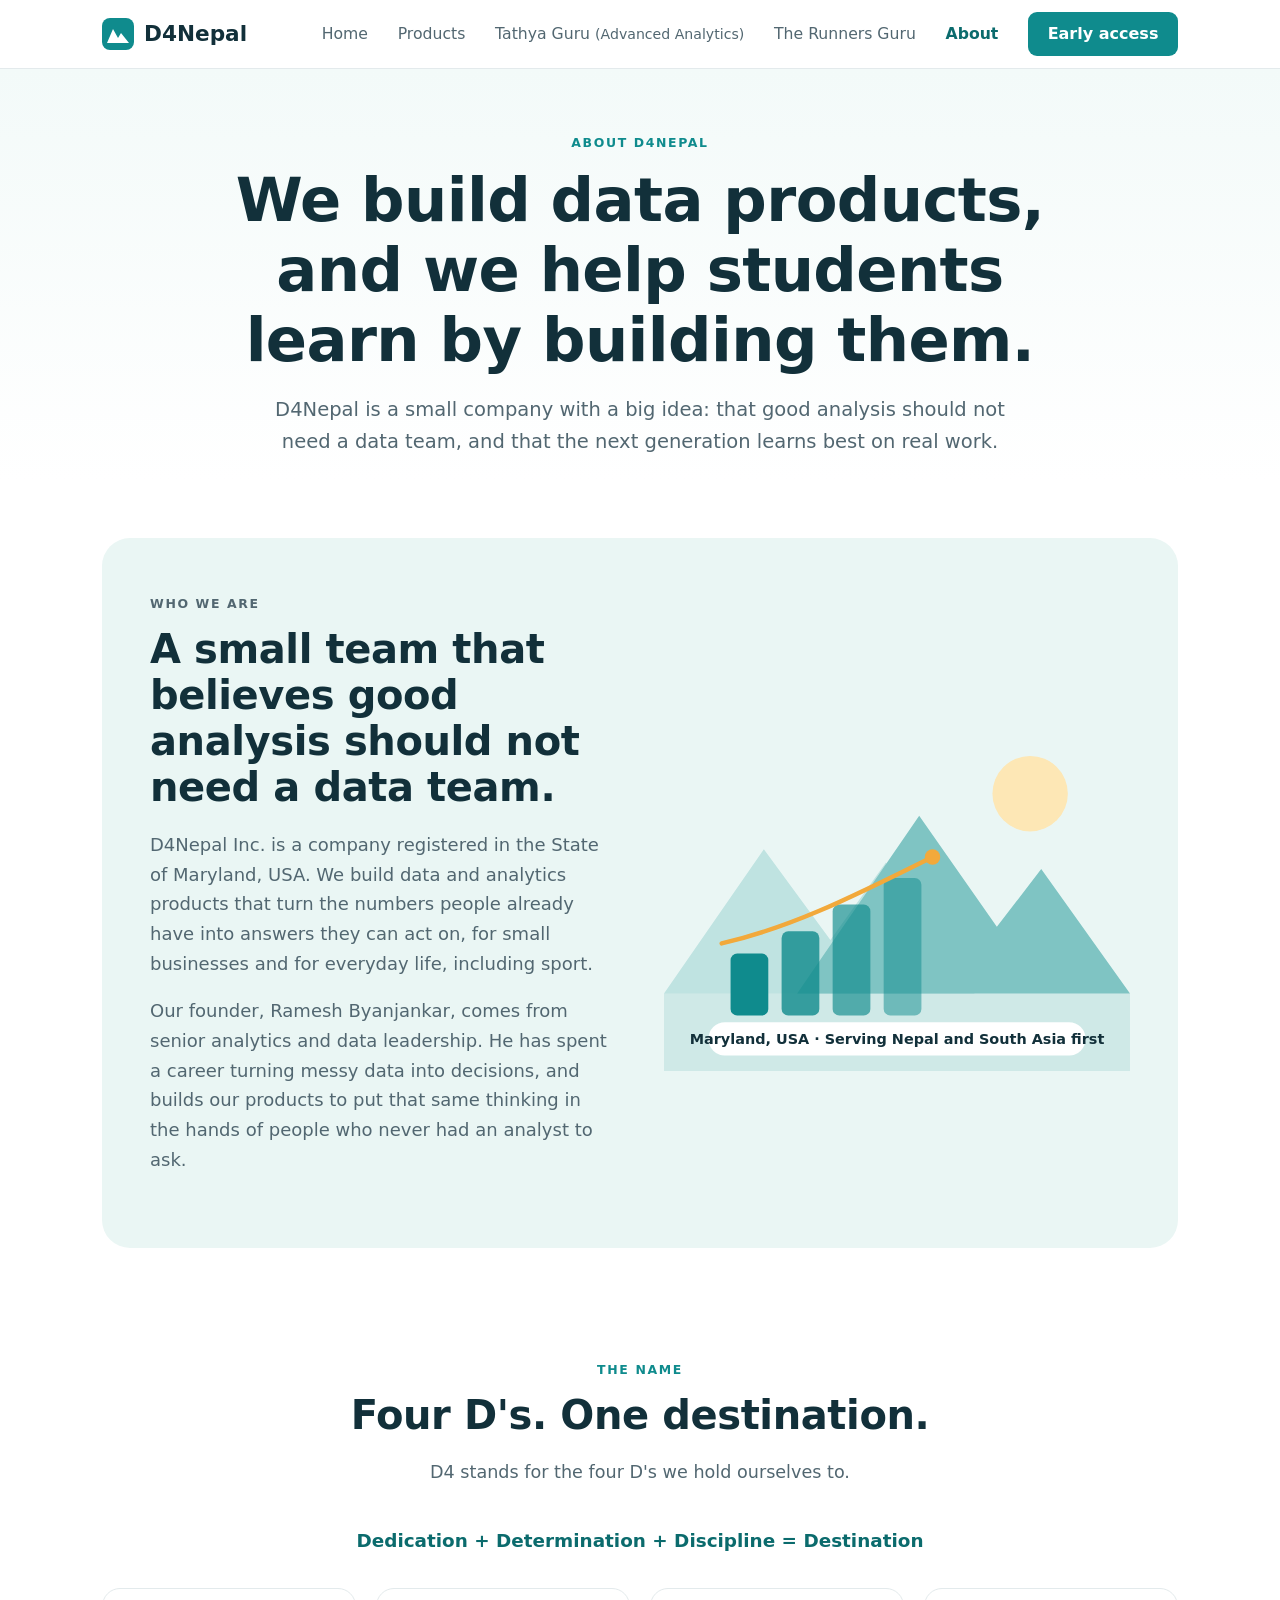
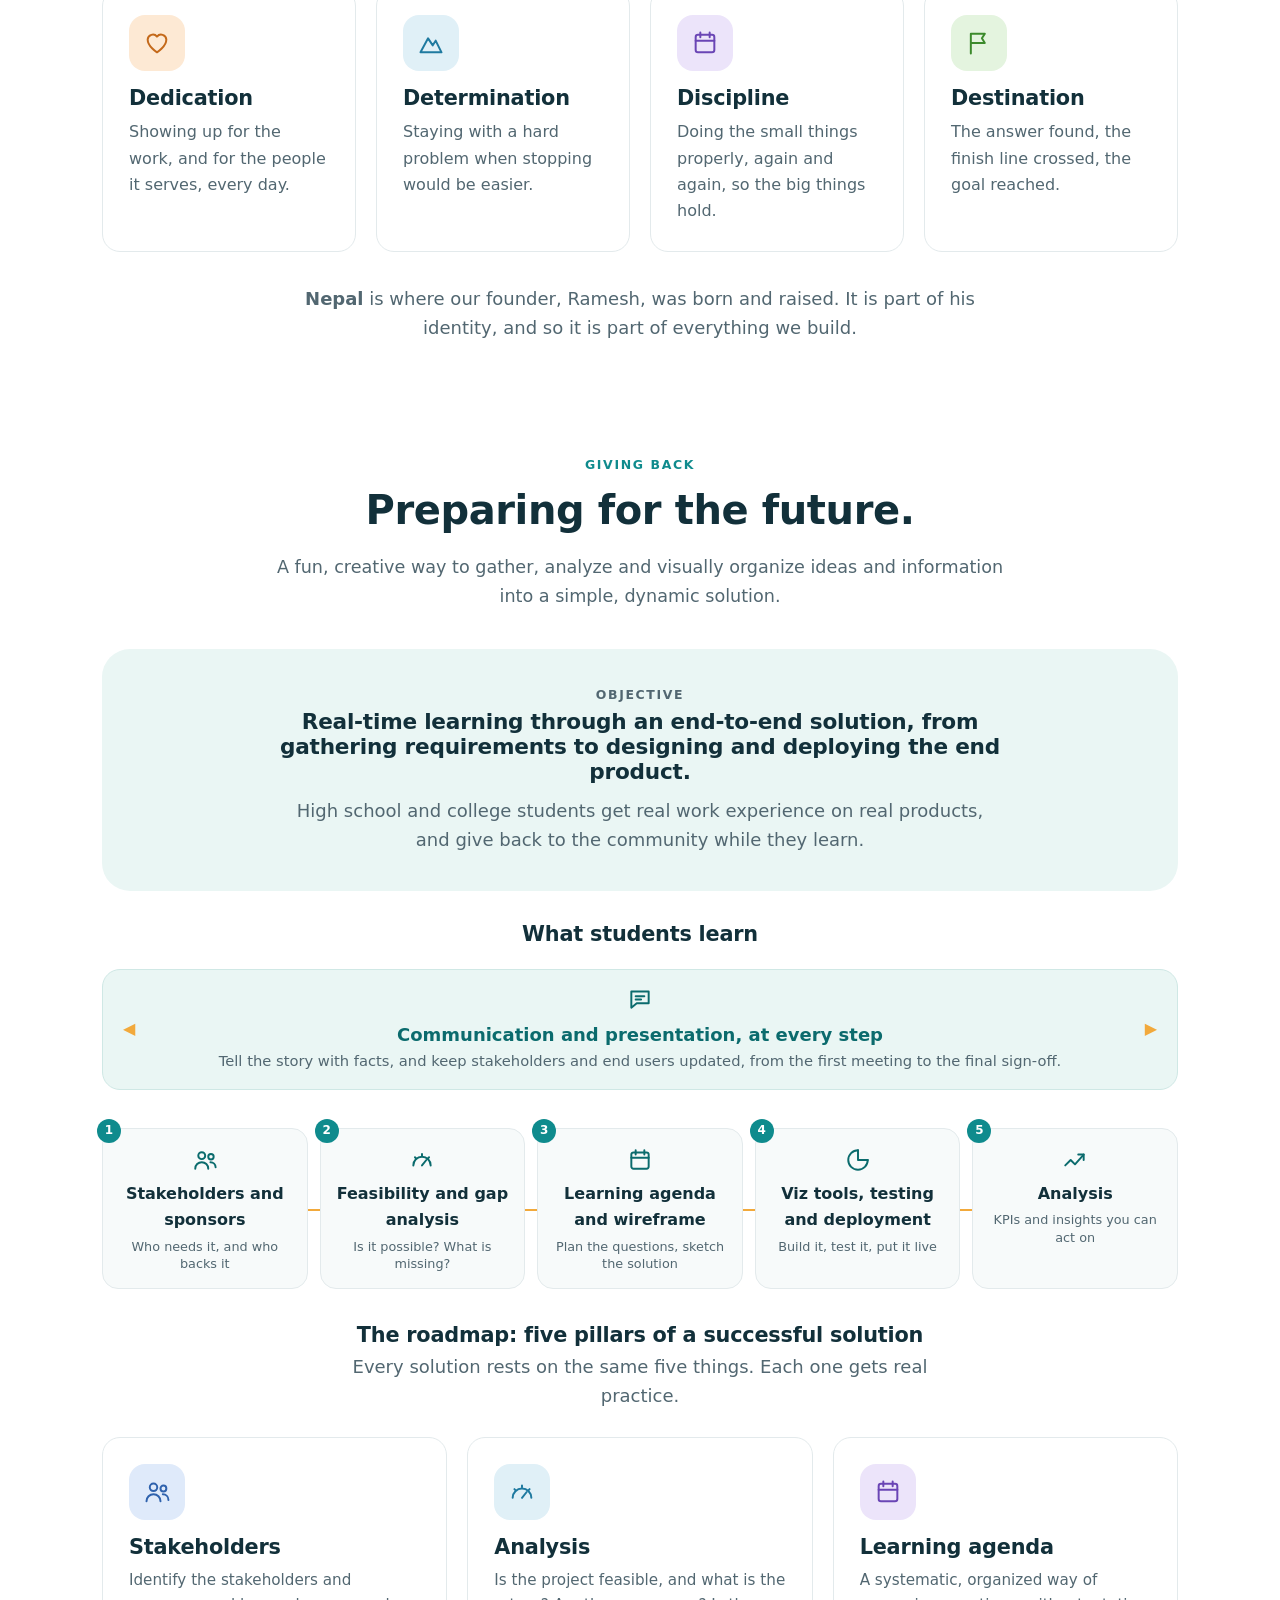
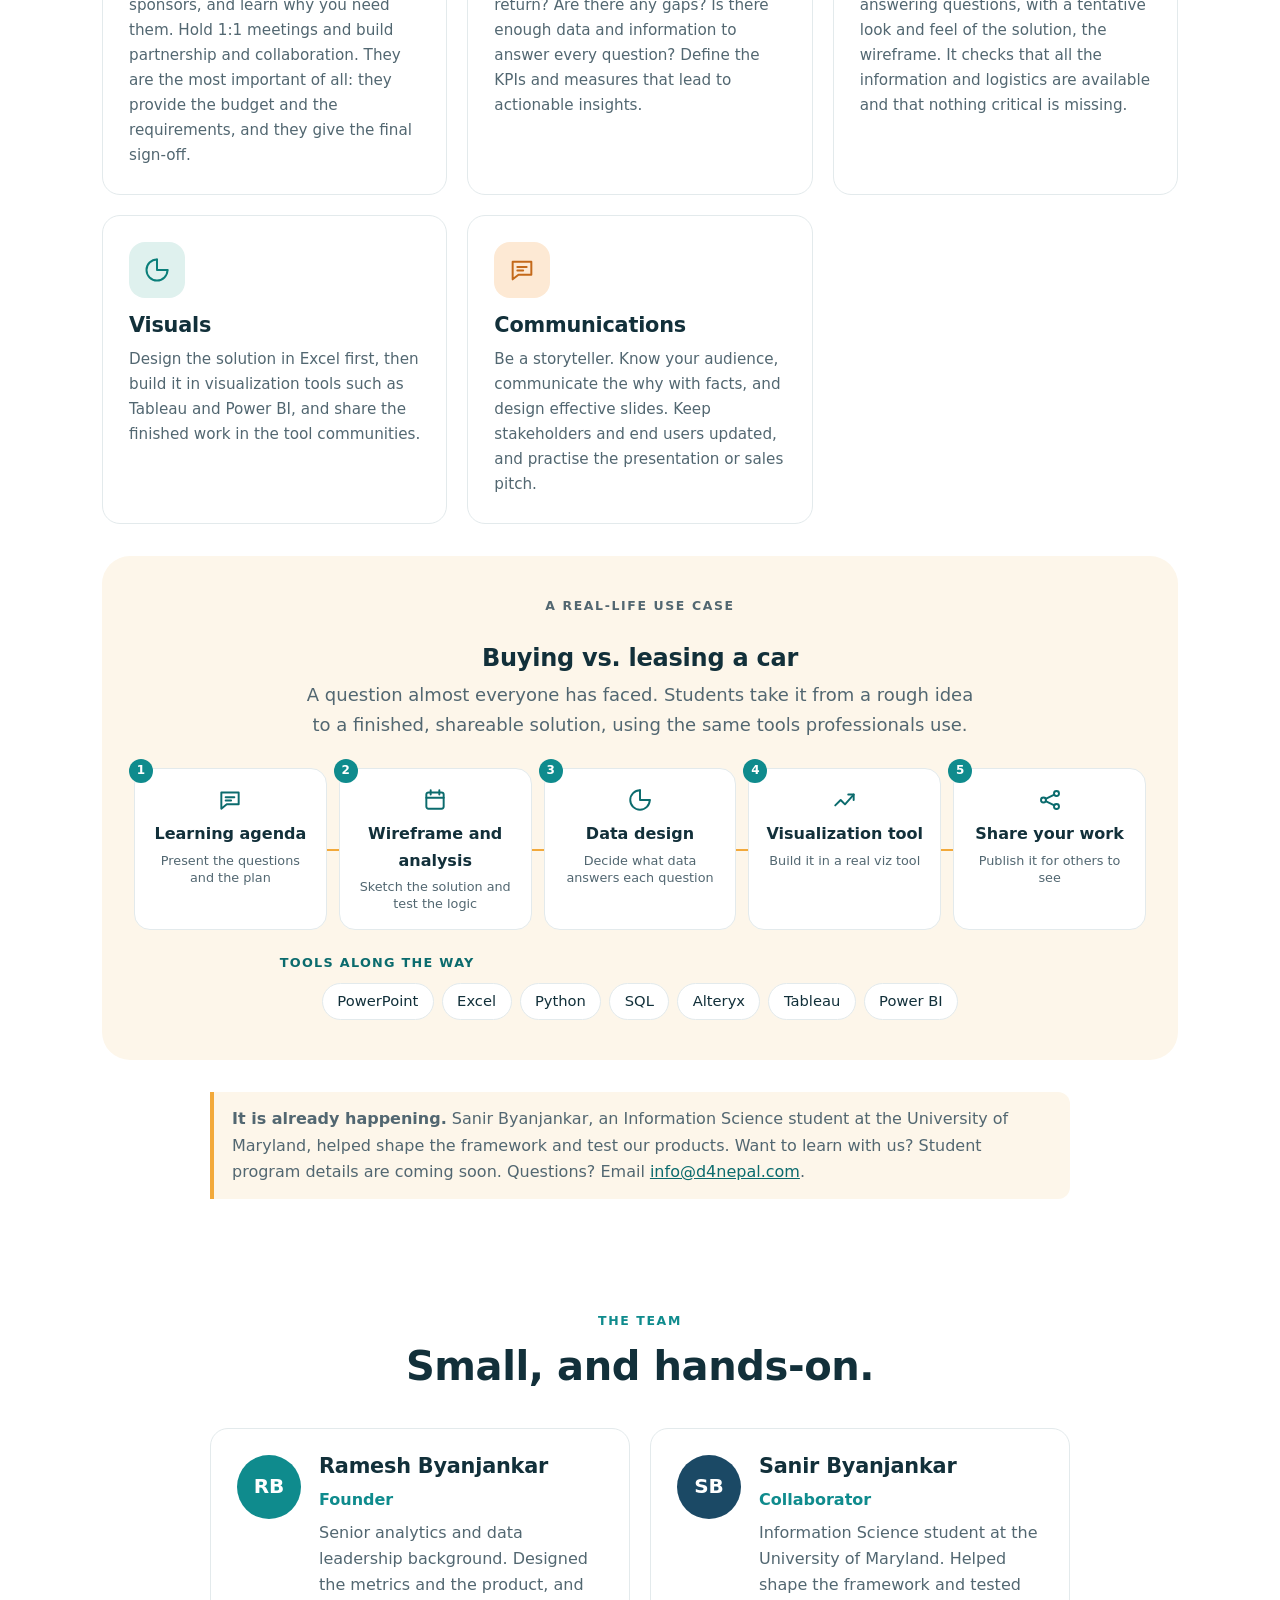
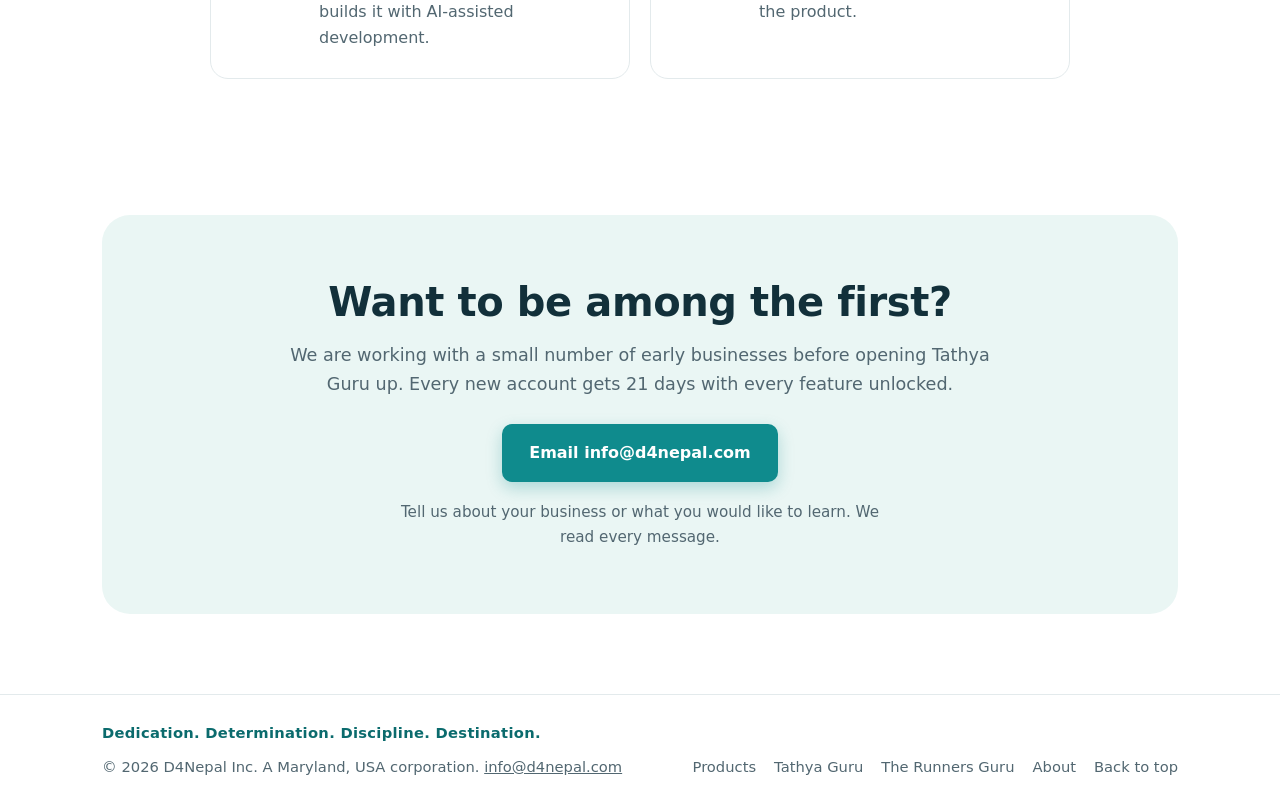
==== commit e620cd98: "Update company page" ====
--- a/about.html
+++ b/about.html
@@ -20,7 +20,7 @@
     <nav aria-label="Main">
       <a href="index.html">Home</a>
       <a href="products.html">Products</a>
-      <a href="tathya-guru.html">Tathya Guru</a>
+      <a href="tathya-guru.html">Tathya Guru <span class="navsub">(Advanced Analytics)</span></a>
       <a href="the-runners-guru.html">The Runners Guru</a>
       <a href="about.html" aria-current="page">About</a>
       <a class="btn btn-small" href="index.html#contact">Early access</a>
--- a/styles.css
+++ b/styles.css
@@ -320,3 +320,8 @@
 .thread b { display: block; color: var(--teal-dark); }
 .thread span:not(.threadic) { color: var(--muted); font-size: .92rem; }
 @media (max-width: 560px) { .thread { flex-direction: column; text-align: center; padding: 14px 30px; gap: 6px; } .thread::before { left: 10px; } .thread::after { right: 10px; } .thread span:not(.threadic) { display: none; } }
+
+/* descriptor beside the product name, so visitors who do not read Nepali know what it is */
+nav a .navsub { font-weight: 400; color: var(--muted); font-size: .9em; }
+nav a[aria-current="page"] .navsub { color: var(--muted); }
+.hsub { display: block; font-size: .62em; font-weight: 600; color: var(--muted); margin-top: 2px; }
